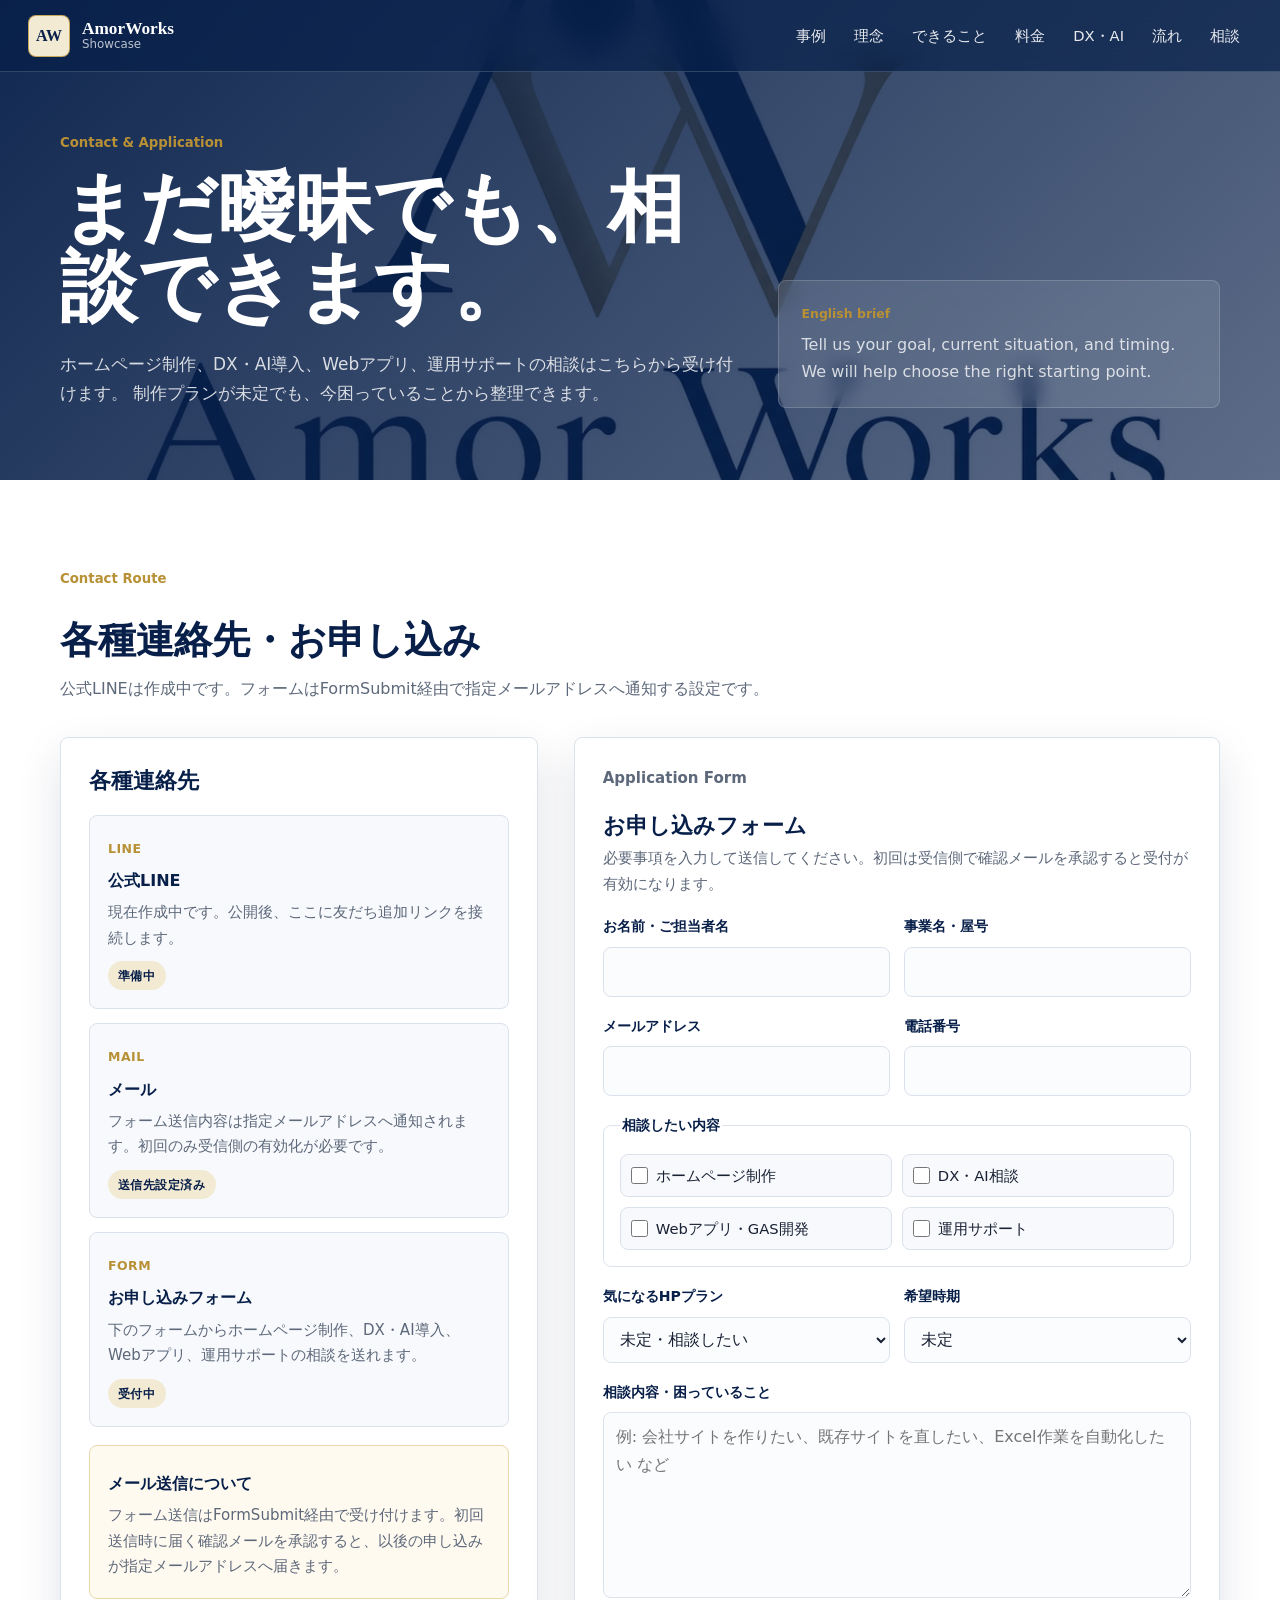
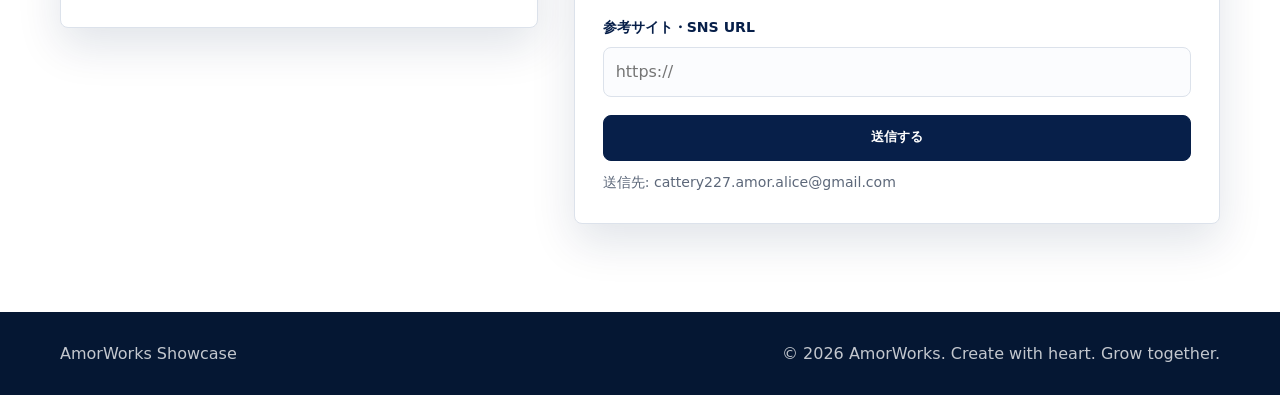
==== contact/index.html @ 2e4c7038 "Add section pages to showcase" ====
<!doctype html>
<html lang="ja">
  <head>
    <meta charset="utf-8">
    <meta name="viewport" content="width=device-width, initial-scale=1">
    <title>相談・申し込み | AmorWorks Showcase</title>
    <meta name="description" content="AmorWorksへのホームページ制作、DX・AI導入、Webアプリ、運用サポートの相談フォームです。">
    <meta property="og:title" content="相談・申し込み | AmorWorks Showcase">
    <meta property="og:description" content="制作プランが未定でも、目的や困っていることから相談できます。">
    <meta property="og:type" content="website">
    <meta property="og:url" content="https://amorworks.github.io/showcase/contact/">
    <meta property="og:image" content="https://amorworks.github.io/showcase/assets/amorworks-logo.jpg">
    <meta name="twitter:card" content="summary_large_image">
    <link rel="icon" href="../assets/amorworks-logo.jpg">
    <link rel="stylesheet" href="../styles.css">
  </head>
  <body>
    <header class="site-header" data-header>
      <a class="brand" href="../" aria-label="AmorWorks Showcase トップへ">
        <span class="brand-mark" aria-hidden="true">AW</span>
        <span class="brand-copy"><strong>AmorWorks</strong><small>Showcase</small></span>
      </a>
      <button class="nav-toggle" type="button" aria-expanded="false" aria-controls="site-nav" data-nav-toggle>Menu</button>
      <nav class="site-nav" id="site-nav" data-nav>
        <a href="../works/">事例</a>
        <a href="../philosophy/">理念</a>
        <a href="../services/">できること</a>
        <a href="../plans/">料金</a>
        <a href="../dx-ai/">DX・AI</a>
        <a href="../flow/">流れ</a>
        <a href="../contact/">相談</a>
      </nav>
    </header>

    <main class="subpage-main">
      <section class="subpage-hero is-light-visual">
        <div class="section-inner subpage-hero-grid">
          <div>
            <p class="eyebrow">Contact & Application</p>
            <h1>まだ曖昧でも、相談できます。</h1>
            <p class="subpage-lead">
              ホームページ制作、DX・AI導入、Webアプリ、運用サポートの相談はこちらから受け付けます。
              制作プランが未定でも、今困っていることから整理できます。
            </p>
          </div>
          <div class="language-note">
            <span lang="en">English brief</span>
            <p lang="en">Tell us your goal, current situation, and timing. We will help choose the right starting point.</p>
          </div>
        </div>
      </section>

      <section class="section contact-section">
        <div class="section-inner">
          <div class="section-heading contact-heading">
            <p class="eyebrow">Contact Route</p>
            <h2>各種連絡先・お申し込み</h2>
            <p>公式LINEは作成中です。フォームはFormSubmit経由で指定メールアドレスへ通知する設定です。</p>
          </div>

          <div class="contact-grid">
            <div class="contact-directory">
              <h3>各種連絡先</h3>
              <div class="contact-methods">
                <article>
                  <span>LINE</span>
                  <h4>公式LINE</h4>
                  <p>現在作成中です。公開後、ここに友だち追加リンクを接続します。</p>
                  <strong>準備中</strong>
                </article>
                <article>
                  <span>Mail</span>
                  <h4>メール</h4>
                  <p>フォーム送信内容は指定メールアドレスへ通知されます。初回のみ受信側の有効化が必要です。</p>
                  <strong>送信先設定済み</strong>
                </article>
                <article>
                  <span>Form</span>
                  <h4>お申し込みフォーム</h4>
                  <p>下のフォームからホームページ制作、DX・AI導入、Webアプリ、運用サポートの相談を送れます。</p>
                  <strong>受付中</strong>
                </article>
              </div>
              <div class="form-note">
                <h4>メール送信について</h4>
                <p>フォーム送信はFormSubmit経由で受け付けます。初回送信時に届く確認メールを承認すると、以後の申し込みが指定メールアドレスへ届きます。</p>
              </div>
            </div>

            <form class="application-form" data-application-form data-form-endpoint="https://formsubmit.co/ajax/cattery227.amor.alice@gmail.com">
              <input type="hidden" name="_subject" value="AmorWorksショーケースからお申し込み">
              <input type="hidden" name="_template" value="table">
              <input type="hidden" name="_captcha" value="false">
              <input class="honeypot" type="text" name="_honey" tabindex="-1" autocomplete="off" aria-hidden="true">
              <div class="form-head">
                <p class="eyebrow">Application Form</p>
                <h3>お申し込みフォーム</h3>
                <p>必要事項を入力して送信してください。初回は受信側で確認メールを承認すると受付が有効になります。</p>
              </div>

              <div class="form-row">
                <label><span>お名前・ご担当者名</span><input type="text" name="name" autocomplete="name" required></label>
                <label><span>事業名・屋号</span><input type="text" name="business" autocomplete="organization"></label>
              </div>
              <div class="form-row">
                <label><span>メールアドレス</span><input type="email" name="email" autocomplete="email" required></label>
                <label><span>電話番号</span><input type="tel" name="tel" autocomplete="tel"></label>
              </div>

              <fieldset>
                <legend>相談したい内容</legend>
                <div class="checkbox-grid">
                  <label><input type="checkbox" name="service" value="ホームページ制作">ホームページ制作</label>
                  <label><input type="checkbox" name="service" value="DX・AI相談">DX・AI相談</label>
                  <label><input type="checkbox" name="service" value="Webアプリ・GAS開発">Webアプリ・GAS開発</label>
                  <label><input type="checkbox" name="service" value="運用サポート">運用サポート</label>
                </div>
              </fieldset>

              <div class="form-row">
                <label>
                  <span>気になるHPプラン</span>
                  <select name="plan">
                    <option value="">未定・相談したい</option>
                    <option>Economy（¥30,000・税込）</option>
                    <option>Light（¥60,000・税込）</option>
                    <option>Standard（¥100,000・税込）</option>
                    <option>Standard+（¥150,000・税込）</option>
                    <option>Premium（¥250,000〜・税込）</option>
                    <option>DX・AIは別途相談</option>
                  </select>
                </label>
                <label>
                  <span>希望時期</span>
                  <select name="timing">
                    <option value="">未定</option>
                    <option>できるだけ早く</option>
                    <option>1ヶ月以内</option>
                    <option>2〜3ヶ月以内</option>
                    <option>時期も相談したい</option>
                  </select>
                </label>
              </div>

              <label>
                <span>相談内容・困っていること</span>
                <textarea name="message" rows="6" placeholder="例: 会社サイトを作りたい、既存サイトを直したい、Excel作業を自動化したい など" required></textarea>
              </label>

              <label>
                <span>参考サイト・SNS URL</span>
                <input type="url" name="reference" placeholder="https://">
              </label>

              <div class="form-actions">
                <button class="button contact-copy-button" type="submit">送信する</button>
                <p class="copy-status" data-application-status aria-live="polite">送信先: cattery227.amor.alice@gmail.com</p>
                <textarea class="application-output" data-application-output aria-label="入力内容の控え" readonly hidden></textarea>
              </div>
            </form>
          </div>
        </div>
      </section>
    </main>

    <footer class="site-footer">
      <div class="section-inner footer-inner">
        <p>AmorWorks Showcase</p>
        <p>&copy; <span data-year>2026</span> AmorWorks. Create with heart. Grow together.</p>
      </div>
    </footer>
    <script src="../script.js"></script>
  </body>
</html>
---- styles.css ----
:root {
  --navy: #071f49;
  --navy-2: #0d3267;
  --gold: #b89035;
  --gold-soft: #f3ead3;
  --ink: #182033;
  --muted: #5d687a;
  --line: #dce2eb;
  --paper: #fbfaf6;
  --white: #ffffff;
  --mint: #dceee8;
  --green: #2e6f64;
  --shadow: 0 18px 45px rgba(7, 31, 73, 0.12);
}

* {
  box-sizing: border-box;
}

html {
  scroll-behavior: smooth;
}

body {
  margin: 0;
  color: var(--ink);
  background: var(--paper);
  font-family: "Yu Gothic", "Hiragino Kaku Gothic ProN", Meiryo, system-ui, sans-serif;
  line-height: 1.7;
}

body.nav-open {
  overflow: hidden;
}

img {
  display: block;
  max-width: 100%;
}

a {
  color: inherit;
}

button,
a {
  -webkit-tap-highlight-color: transparent;
}

.site-header {
  position: fixed;
  top: 0;
  left: 0;
  right: 0;
  z-index: 20;
  display: flex;
  align-items: center;
  justify-content: space-between;
  min-height: 72px;
  padding: 12px 28px;
  color: var(--white);
  background: rgba(7, 31, 73, 0.68);
  border-bottom: 1px solid rgba(255, 255, 255, 0.16);
  backdrop-filter: blur(14px);
  transition: background 180ms ease, box-shadow 180ms ease;
}

.site-header.is-scrolled,
.site-header.is-open {
  background: rgba(7, 31, 73, 0.96);
  box-shadow: 0 12px 30px rgba(7, 31, 73, 0.18);
}

.brand {
  display: inline-flex;
  align-items: center;
  gap: 12px;
  min-width: 0;
  text-decoration: none;
}

.brand-mark {
  display: grid;
  place-items: center;
  width: 42px;
  height: 42px;
  color: var(--navy);
  background: var(--gold-soft);
  border: 1px solid rgba(184, 144, 53, 0.75);
  border-radius: 8px;
  font-family: Georgia, "Times New Roman", serif;
  font-weight: 700;
}

.brand-copy {
  display: grid;
  line-height: 1.1;
}

.brand-copy strong {
  font-family: Georgia, "Times New Roman", serif;
  font-size: 1.08rem;
  font-weight: 700;
}

.brand-copy small {
  color: rgba(255, 255, 255, 0.72);
  font-size: 0.74rem;
}

.site-nav {
  display: flex;
  align-items: center;
  gap: 4px;
}

.site-nav a {
  padding: 9px 12px;
  color: rgba(255, 255, 255, 0.9);
  font-size: 0.92rem;
  text-decoration: none;
  border-radius: 8px;
}

.site-nav a:hover,
.site-nav a:focus-visible {
  background: rgba(255, 255, 255, 0.12);
  outline: none;
}

.nav-toggle {
  display: none;
  min-width: 64px;
  min-height: 42px;
  color: var(--white);
  background: rgba(255, 255, 255, 0.12);
  border: 1px solid rgba(255, 255, 255, 0.24);
  border-radius: 8px;
  font: inherit;
}

.top-construction {
  padding: 18px 0;
  background: #fffdf9;
  border-bottom: 1px solid var(--line);
}

.top-construction img {
  width: min(calc(100% - 40px), 760px);
  max-height: 170px;
  margin: 0 auto;
  object-fit: contain;
}

.hero {
  position: relative;
  display: flex;
  min-height: 84svh;
  padding: 126px 6vw 54px;
  color: var(--white);
  background:
    linear-gradient(90deg, rgba(7, 31, 73, 0.96) 0%, rgba(7, 31, 73, 0.72) 44%, rgba(255, 255, 255, 0.22) 100%),
    url("assets/amorworks-logo.jpg") center right / cover no-repeat;
  overflow: hidden;
}

.hero-shade {
  position: absolute;
  inset: 0;
  background:
    linear-gradient(180deg, rgba(7, 31, 73, 0.12), rgba(7, 31, 73, 0.68)),
    repeating-linear-gradient(90deg, rgba(255, 255, 255, 0.07) 0 1px, transparent 1px 110px);
  pointer-events: none;
}

.hero-content {
  position: relative;
  z-index: 1;
  align-self: flex-start;
  width: min(690px, 100%);
}

.eyebrow {
  margin: 0 0 14px;
  color: var(--gold);
  font-size: 0.83rem;
  font-weight: 700;
}

.hero h1 {
  margin: 0;
  font-family: Georgia, "Times New Roman", serif;
  font-size: 4.9rem;
  line-height: 0.98;
  font-weight: 700;
}

.hero-lead {
  max-width: 620px;
  margin: 24px 0 0;
  color: rgba(255, 255, 255, 0.88);
  font-size: 1.08rem;
}

.hero-actions,
.work-actions {
  display: flex;
  flex-wrap: wrap;
  gap: 12px;
  margin-top: 30px;
}

.button,
.text-button {
  display: inline-flex;
  align-items: center;
  justify-content: center;
  min-height: 46px;
  padding: 12px 18px;
  border-radius: 8px;
  font-weight: 700;
  line-height: 1.25;
  text-decoration: none;
}

.button.primary {
  color: var(--navy);
  background: var(--gold-soft);
  border: 1px solid rgba(255, 255, 255, 0.3);
}

.button.secondary {
  color: var(--white);
  border: 1px solid rgba(255, 255, 255, 0.4);
  background: rgba(255, 255, 255, 0.1);
}

.button.muted {
  color: var(--muted);
  background: #edf1f5;
  border: 1px solid var(--line);
  cursor: not-allowed;
}

.hero-facts {
  position: absolute;
  left: 6vw;
  right: 6vw;
  bottom: 24px;
  z-index: 1;
  display: grid;
  grid-template-columns: repeat(3, 1fr);
  gap: 12px;
  max-width: 980px;
}

.hero-facts div {
  min-height: 108px;
  padding: 18px;
  background: rgba(255, 255, 255, 0.11);
  border: 1px solid rgba(255, 255, 255, 0.18);
  border-radius: 8px;
  backdrop-filter: blur(12px);
}

.hero-facts span,
.work-meta span,
.plan-label,
.process-list span,
.offer-index {
  color: var(--gold);
  font-size: 0.78rem;
  font-weight: 800;
}

.hero-facts strong,
.hero-facts small {
  display: block;
}

.hero-facts strong {
  margin-top: 5px;
  color: var(--white);
}

.hero-facts small {
  margin-top: 4px;
  color: rgba(255, 255, 255, 0.72);
  line-height: 1.45;
}

.intro-band {
  background: var(--white);
  border-bottom: 1px solid var(--line);
}

.mobile-facts {
  display: none;
}

.page-gateway-section {
  background:
    linear-gradient(180deg, rgba(255, 255, 255, 0.98), rgba(251, 250, 246, 0.98)),
    var(--white);
}

.gateway-grid {
  display: grid;
  grid-template-columns: repeat(4, minmax(0, 1fr));
  gap: 14px;
}

.gateway-card {
  display: grid;
  gap: 10px;
  min-height: 190px;
  padding: 22px;
  color: inherit;
  text-decoration: none;
  background: var(--white);
  border: 1px solid var(--line);
  border-radius: 8px;
  box-shadow: 0 14px 34px rgba(7, 31, 73, 0.08);
  transition: transform 180ms ease, border-color 180ms ease, box-shadow 180ms ease;
}

.gateway-card:hover,
.gateway-card:focus-visible {
  transform: translateY(-2px);
  border-color: rgba(184, 144, 53, 0.58);
  box-shadow: 0 18px 42px rgba(7, 31, 73, 0.12);
  outline: none;
}

.gateway-card span,
.language-note span,
.subpage-stat span,
.detail-panel span,
.subpage-mini-card span {
  color: var(--gold);
  font-size: 0.78rem;
  font-weight: 800;
}

.gateway-card p {
  color: var(--muted);
  font-size: 0.94rem;
  line-height: 1.65;
}

.gateway-card.is-cta {
  color: rgba(255, 255, 255, 0.86);
  background:
    linear-gradient(145deg, rgba(5, 23, 51, 0.98), rgba(14, 48, 79, 0.96)),
    var(--navy);
  border-color: rgba(184, 144, 53, 0.62);
}

.gateway-card.is-cta h3 {
  color: var(--white);
}

.gateway-card.is-cta p {
  color: rgba(255, 255, 255, 0.72);
}

.section-more {
  display: flex;
  justify-content: center;
  margin-top: 30px;
}

.section-more-dark .button.primary {
  border-color: rgba(184, 144, 53, 0.4);
}

.section,
.intro-band {
  padding: 88px 0;
  scroll-margin-top: 78px;
}

.section-inner {
  width: min(1160px, calc(100% - 40px));
  margin: 0 auto;
}

.intro-grid {
  display: grid;
  grid-template-columns: minmax(0, 0.9fr) minmax(0, 1.1fr);
  gap: 44px;
  align-items: center;
}

h2,
h3,
p {
  overflow-wrap: anywhere;
}

h2 {
  margin: 0;
  color: var(--navy);
  font-family: Georgia, "Times New Roman", "Yu Gothic", serif;
  font-size: 2.4rem;
  line-height: 1.22;
}

h3 {
  margin: 0;
  color: var(--navy);
  font-size: 1.25rem;
  line-height: 1.35;
}

p {
  margin: 0;
}

.section-heading {
  display: grid;
  gap: 12px;
  max-width: 760px;
  margin-bottom: 34px;
}

.section-heading p:not(.eyebrow),
.intro-grid p,
.work-body p,
.offer-grid p,
.process-list p,
.contact-grid p,
.support-grid p {
  color: var(--muted);
}

.filter-bar {
  display: flex;
  flex-wrap: wrap;
  gap: 8px;
  margin-bottom: 24px;
}

.filter-button {
  min-height: 40px;
  padding: 8px 14px;
  color: var(--navy);
  background: var(--white);
  border: 1px solid var(--line);
  border-radius: 8px;
  font: inherit;
  font-weight: 700;
  cursor: pointer;
}

.filter-button.is-active {
  color: var(--white);
  background: var(--navy);
  border-color: var(--navy);
}

.work-grid {
  display: grid;
  grid-template-columns: repeat(3, minmax(0, 1fr));
  gap: 18px;
}

.work-card,
.plan-card,
.offer-grid article,
.support-grid article,
.process-list li,
.contact-panel {
  background: var(--white);
  border: 1px solid var(--line);
  border-radius: 8px;
  box-shadow: var(--shadow);
}

.work-card {
  display: flex;
  flex-direction: column;
  min-height: 100%;
  overflow: hidden;
}

.work-card.is-premium-work {
  grid-column: span 2;
  border-color: rgba(184, 144, 53, 0.58);
  background: #06152e;
  box-shadow: 0 22px 58px rgba(7, 31, 73, 0.22);
}

.work-card.is-hidden {
  display: none;
}

.work-card img {
  width: 100%;
  aspect-ratio: 16 / 10;
  object-fit: cover;
  background: var(--navy);
}

.work-body {
  display: flex;
  flex: 1;
  flex-direction: column;
  padding: 22px;
}

.work-card.is-premium-work .work-body {
  background:
    linear-gradient(145deg, rgba(5, 23, 51, 0.98), rgba(14, 48, 79, 0.96)),
    var(--navy);
}

.work-card.is-premium-work .work-body h3 {
  color: var(--white);
}

.work-card.is-premium-work .work-body p,
.work-card.is-premium-work .feature-list li {
  color: rgba(255, 255, 255, 0.76);
}

.work-card.is-premium-work .feature-list li::before {
  background: #7fe8dd;
}

.work-card.is-premium-work .text-button {
  color: var(--gold-soft);
}

.work-plan-badge {
  display: inline-flex;
  align-items: center;
  align-self: flex-start;
  gap: 8px;
  min-height: 34px;
  padding: 6px 10px;
  margin-bottom: 14px;
  color: var(--navy);
  background: #f7f9fc;
  border: 1px solid var(--line);
  border-radius: 8px;
  font-size: 0.8rem;
  font-weight: 800;
}

.work-plan-badge span {
  color: var(--muted);
  font-size: 0.72rem;
}

.work-plan-badge strong {
  color: var(--navy);
  font-size: 0.92rem;
  line-height: 1;
}

.work-plan-badge.is-premium {
  color: var(--white);
  background: rgba(243, 234, 211, 0.12);
  border-color: rgba(184, 144, 53, 0.45);
}

.work-plan-badge.is-premium span {
  color: rgba(255, 255, 255, 0.68);
}

.work-plan-badge.is-premium strong {
  color: var(--gold-soft);
}

.work-meta {
  display: flex;
  flex-wrap: wrap;
  gap: 8px;
  margin-bottom: 12px;
}

.work-meta span {
  padding: 4px 8px;
  background: var(--gold-soft);
  border-radius: 8px;
}

.work-body h3 {
  margin-bottom: 10px;
}

.feature-list {
  display: grid;
  gap: 8px;
  padding: 0;
  margin: 18px 0 0;
  list-style: none;
}

.feature-list li {
  position: relative;
  padding-left: 18px;
  color: var(--muted);
}

.feature-list li::before {
  content: "";
  position: absolute;
  top: 0.72em;
  left: 0;
  width: 7px;
  height: 7px;
  background: var(--green);
  border-radius: 50%;
}

.work-actions {
  margin-top: auto;
  padding-top: 22px;
}

.text-button {
  min-height: 40px;
  padding: 8px 0;
  color: var(--navy);
  border: 0;
  background: transparent;
  font: inherit;
  cursor: pointer;
}

.text-button.disabled {
  color: var(--muted);
  cursor: not-allowed;
}

.offer-section {
  background: var(--white);
}

.offer-grid {
  display: grid;
  grid-template-columns: repeat(4, minmax(0, 1fr));
  gap: 16px;
}

.offer-grid article {
  padding: 24px;
  box-shadow: none;
}

.offer-index {
  display: inline-flex;
  margin-bottom: 18px;
}

.offer-grid h3 {
  margin-bottom: 10px;
}

.plans-section {
  background:
    linear-gradient(180deg, rgba(251, 250, 246, 0.98), rgba(238, 245, 242, 0.96)),
    var(--paper);
}

.plan-grid,
.plan-ladder {
  display: grid;
  grid-template-columns: repeat(3, minmax(0, 1fr));
  gap: 18px;
}

.plan-grid-expanded {
  grid-template-columns: repeat(5, minmax(0, 1fr));
}

.plan-card {
  display: flex;
  flex-direction: column;
  padding: 24px;
}

.plan-ladder {
  grid-template-columns: repeat(5, minmax(0, 1fr));
}

.plan-card.is-featured,
.plan-card.is-recommended {
  position: relative;
  border-color: rgba(184, 144, 53, 0.65);
  box-shadow: 0 20px 50px rgba(184, 144, 53, 0.16);
}

.plan-card.is-recommended {
  background: #fffaf0;
}

.plan-card.is-premium {
  color: rgba(255, 255, 255, 0.86);
  background:
    linear-gradient(145deg, rgba(5, 23, 51, 0.98), rgba(14, 48, 79, 0.96)),
    var(--navy);
  border-color: rgba(184, 144, 53, 0.7);
}

.plan-card.is-premium h3,
.plan-card.is-premium .price,
.plan-card.is-premium .plan-label {
  color: var(--white);
}

.plan-card.is-premium .plan-summary,
.plan-card.is-premium .feature-list li,
.plan-card.is-premium .price span {
  color: rgba(255, 255, 255, 0.76);
}

.plan-card.is-premium .plan-link {
  color: var(--gold-soft);
}

.plan-top {
  display: flex;
  align-items: center;
  justify-content: space-between;
  gap: 10px;
  margin-bottom: 10px;
}

.plan-label {
  margin: 0;
  white-space: nowrap;
}

.plan-fit {
  margin: 0;
  padding: 4px 8px;
  color: var(--green);
  background: var(--mint);
  border-radius: 8px;
  font-size: 0.75rem;
  font-weight: 800;
  white-space: nowrap;
}

.price {
  margin-top: 16px;
  color: var(--navy);
  font-family: Georgia, "Times New Roman", serif;
  font-size: clamp(1.85rem, 3vw, 2.2rem);
  line-height: 1.1;
  white-space: nowrap;
}

.price span {
  margin-left: 8px;
  color: var(--muted);
  font-family: inherit;
  font-size: 0.82rem;
  font-weight: 700;
}

.plan-ladder .price span {
  display: block;
  margin: 8px 0 0;
}

.plan-ladder .price {
  font-size: clamp(1.65rem, 2.1vw, 2rem);
}

.plan-grid-expanded .plan-top {
  align-items: flex-start;
  flex-direction: column;
}

.plan-grid-expanded .price span {
  display: block;
  margin: 8px 0 0;
}

.plan-summary {
  margin-top: 14px;
  color: var(--muted);
  font-size: 0.95rem;
}

.plan-link {
  display: inline-flex;
  align-items: center;
  justify-content: center;
  min-height: 42px;
  margin-top: auto;
  padding-top: 22px;
  color: var(--navy);
  font-weight: 800;
  text-decoration: none;
}

.plan-link:hover,
.plan-link:focus-visible {
  color: var(--green);
  outline: none;
}

.plan-thumb-link {
  display: block;
  aspect-ratio: 4 / 3;
  margin: 8px 0 16px;
  overflow: hidden;
  background: #07101c;
  border: 1px solid rgba(184, 144, 53, 0.28);
  border-radius: 8px;
}

.plan-thumb-link:focus-visible {
  outline: 3px solid rgba(184, 144, 53, 0.35);
  outline-offset: 3px;
}

.plan-thumb {
  display: block;
  width: 100%;
  height: 100%;
  object-fit: cover;
  object-position: top center;
  transition: transform 180ms ease;
}

.plan-thumb-link:hover .plan-thumb {
  transform: scale(1.03);
}

.plan-philosophy,
.comparison-block,
.plan-detail-card {
  background: var(--white);
  border: 1px solid var(--line);
  border-radius: 8px;
  box-shadow: var(--shadow);
}

.plan-philosophy {
  display: grid;
  grid-template-columns: minmax(0, 0.8fr) minmax(0, 1.2fr);
  gap: 24px;
  align-items: start;
  margin-top: 18px;
  padding: 26px;
}

.plan-philosophy h3 {
  font-size: 1.45rem;
}

.growth-route {
  display: grid;
  gap: 10px;
  padding: 0;
  margin: 0;
  list-style: none;
}

.growth-route li {
  display: grid;
  grid-template-columns: 108px minmax(0, 1fr);
  gap: 12px;
  align-items: center;
  min-height: 44px;
  padding: 10px 12px;
  color: var(--muted);
  background: #f7f9fc;
  border: 1px solid var(--line);
  border-radius: 8px;
}

.growth-route span {
  color: var(--navy);
  font-weight: 800;
}

.comparison-block {
  margin-top: 18px;
  padding: 24px;
  box-shadow: none;
}

.comparison-heading {
  display: grid;
  gap: 8px;
  margin-bottom: 16px;
}

.comparison-scroll {
  max-width: 100%;
  overflow-x: auto;
  border: 1px solid var(--line);
  border-radius: 8px;
}

.plan-comparison {
  width: 100%;
  min-width: 1020px;
  border-collapse: collapse;
  background: var(--white);
}

.plan-comparison th,
.plan-comparison td {
  padding: 13px 14px;
  border-bottom: 1px solid var(--line);
  border-right: 1px solid var(--line);
  color: var(--muted);
  font-size: 0.9rem;
  line-height: 1.55;
  text-align: left;
  vertical-align: top;
}

.plan-comparison th {
  color: var(--navy);
  font-weight: 800;
}

.plan-comparison thead th {
  color: var(--white);
  background: var(--navy);
}

.plan-comparison tbody th {
  width: 112px;
  background: #f7f9fc;
}

.plan-comparison tr:last-child th,
.plan-comparison tr:last-child td {
  border-bottom: 0;
}

.plan-comparison th:last-child,
.plan-comparison td:last-child {
  border-right: 0;
}

.plan-details {
  display: grid;
  gap: 14px;
  margin-top: 38px;
}

.plan-details .section-heading {
  margin-bottom: 4px;
}

.plan-detail-card {
  display: grid;
  grid-template-columns: minmax(0, 0.42fr) minmax(0, 0.58fr);
  gap: 22px;
  align-items: start;
  padding: 24px;
  box-shadow: none;
}

.plan-detail-card header {
  display: grid;
  gap: 8px;
  grid-row: span 2;
}

.plan-detail-card header span {
  color: var(--gold);
  font-size: 0.78rem;
  font-weight: 800;
}

.plan-detail-card h4,
.plan-detail-card h5 {
  margin: 0;
  color: var(--navy);
}

.plan-detail-card h4 {
  font-family: Georgia, "Times New Roman", serif;
  font-size: 1.55rem;
  line-height: 1.15;
}

.plan-detail-card h5 {
  font-size: 0.92rem;
}

.plan-detail-card strong {
  color: var(--green);
}

.plan-detail-card p {
  color: var(--muted);
}

.plan-detail-card > p,
.plan-detail-card > .detail-columns {
  grid-column: 2;
}

.detail-columns {
  display: grid;
  grid-template-columns: repeat(2, minmax(0, 1fr));
  gap: 14px;
}

.detail-columns div {
  padding: 16px;
  background: #f7f9fc;
  border: 1px solid var(--line);
  border-radius: 8px;
}

.detail-columns p {
  margin-top: 8px;
  font-size: 0.92rem;
  line-height: 1.65;
}

.plan-detail-card.is-featured-detail {
  border-color: rgba(184, 144, 53, 0.65);
  background: #fffdf7;
}

.plan-detail-card.is-premium-detail {
  color: rgba(255, 255, 255, 0.84);
  background:
    linear-gradient(145deg, rgba(5, 23, 51, 0.98), rgba(14, 48, 79, 0.96)),
    var(--navy);
  border-color: rgba(184, 144, 53, 0.7);
}

.plan-detail-card.is-premium-detail h4,
.plan-detail-card.is-premium-detail h5,
.plan-detail-card.is-premium-detail strong {
  color: var(--white);
}

.plan-detail-card.is-premium-detail p {
  color: rgba(255, 255, 255, 0.76);
}

.plan-detail-card.is-premium-detail .detail-columns div {
  background: rgba(255, 255, 255, 0.08);
  border-color: rgba(255, 255, 255, 0.14);
}

.support-grid {
  display: grid;
  grid-template-columns: 1fr 1.25fr;
  gap: 18px;
  margin-top: 18px;
}

.support-grid article {
  padding: 24px;
  box-shadow: none;
}

.support-grid h3 {
  margin-bottom: 14px;
}

.support-table {
  display: grid;
  gap: 10px;
}

.support-table div {
  display: grid;
  grid-template-columns: 96px 132px minmax(0, 1fr);
  gap: 10px;
  align-items: center;
  padding: 10px 0;
  border-top: 1px solid var(--line);
}

.support-table span,
.support-table strong,
.support-table small {
  overflow-wrap: anywhere;
}

.support-table span {
  color: var(--navy);
  font-weight: 800;
}

.support-table strong {
  color: var(--green);
}

.support-table small {
  color: var(--muted);
  line-height: 1.45;
}

.option-tags {
  display: flex;
  flex-wrap: wrap;
  gap: 8px;
  margin-top: 16px;
}

.option-tags span {
  padding: 7px 10px;
  color: var(--navy);
  background: var(--gold-soft);
  border: 1px solid rgba(184, 144, 53, 0.25);
  border-radius: 8px;
  font-size: 0.86rem;
  font-weight: 800;
}

.dx-section {
  color: rgba(255, 255, 255, 0.86);
  background:
    linear-gradient(180deg, #06152e 0%, #092146 46%, #07101f 100%),
    var(--navy);
}

.dx-section h2,
.dx-section h3 {
  color: var(--white);
}

.dx-section .section-heading p:not(.eyebrow) {
  color: rgba(255, 255, 255, 0.72);
}

.dx-hero-card,
.dx-concept-card,
.dx-step-grid article,
.dx-example-panel,
.dx-premium-benefit,
.dx-closing-message {
  border: 1px solid rgba(184, 144, 53, 0.34);
  border-radius: 8px;
}

.dx-hero-card {
  display: grid;
  grid-template-columns: minmax(0, 1.12fr) minmax(280px, 0.88fr);
  gap: 28px;
  align-items: stretch;
  padding: 34px;
  background:
    linear-gradient(135deg, rgba(5, 23, 51, 0.98), rgba(9, 38, 77, 0.94)),
    #07101f;
  box-shadow: 0 26px 70px rgba(0, 0, 0, 0.24);
}

.dx-hero-card h2 {
  font-size: clamp(2.2rem, 5vw, 4rem);
  line-height: 1.08;
}

.dx-hero-card p:not(.eyebrow) {
  max-width: 680px;
  margin-top: 18px;
  color: rgba(255, 255, 255, 0.78);
  font-size: 1.02rem;
}

.dx-hero-note {
  display: grid;
  align-content: center;
  gap: 14px;
  min-height: 100%;
  padding: 24px;
  background: rgba(255, 255, 255, 0.08);
  border: 1px solid rgba(127, 232, 221, 0.34);
  border-radius: 8px;
}

.dx-hero-note span,
.dx-step-head span {
  color: #7fe8dd;
  font-size: 0.78rem;
  font-weight: 800;
}

.dx-hero-note strong {
  color: var(--white);
  font-size: 1.28rem;
  line-height: 1.45;
}

.dx-hero-note small {
  color: rgba(255, 255, 255, 0.7);
  line-height: 1.6;
}

.dx-problem-block,
.dx-step-heading,
.dx-example-panel,
.dx-premium-benefit,
.dx-closing-message {
  margin-top: 34px;
}

.dx-problem-grid,
.dx-example-tags {
  display: flex;
  flex-wrap: wrap;
  gap: 10px;
}

.dx-problem-grid span,
.dx-example-tags span {
  padding: 9px 12px;
  color: var(--white);
  background: rgba(255, 255, 255, 0.08);
  border: 1px solid rgba(127, 232, 221, 0.26);
  border-radius: 8px;
  font-size: 0.92rem;
  font-weight: 800;
}

.dx-concept-card {
  display: grid;
  grid-template-columns: minmax(0, 0.82fr) minmax(0, 1.18fr);
  gap: 24px;
  align-items: center;
  margin-top: 22px;
  padding: 28px;
  background: rgba(255, 255, 255, 0.06);
}

.dx-concept-card p {
  color: rgba(255, 255, 255, 0.74);
}

.dx-step-grid {
  display: grid;
  grid-template-columns: repeat(4, minmax(0, 1fr));
  gap: 16px;
}

.dx-step-grid article {
  display: flex;
  flex-direction: column;
  min-height: 100%;
  padding: 24px;
  background:
    linear-gradient(180deg, rgba(255, 255, 255, 0.08), rgba(255, 255, 255, 0.045)),
    #081a36;
}

.dx-step-grid article:nth-child(2) {
  border-color: rgba(127, 232, 221, 0.38);
}

.dx-step-grid article:nth-child(3) {
  border-color: rgba(184, 144, 53, 0.58);
}

.dx-step-grid article.is-advanced {
  background:
    linear-gradient(145deg, rgba(3, 12, 28, 0.98), rgba(13, 38, 70, 0.96)),
    #050f20;
  border-color: rgba(184, 144, 53, 0.82);
  box-shadow: 0 22px 58px rgba(0, 0, 0, 0.24);
}

.dx-step-head {
  display: flex;
  justify-content: space-between;
  gap: 12px;
  align-items: center;
  margin-bottom: 14px;
}

.dx-step-head strong {
  color: var(--gold-soft);
  font-family: Georgia, "Times New Roman", serif;
  font-size: 1.35rem;
  white-space: nowrap;
}

.dx-step-grid h3 {
  margin-bottom: 10px;
}

.dx-step-grid p {
  color: rgba(255, 255, 255, 0.72);
}

.dx-step-grid .feature-list li {
  color: rgba(255, 255, 255, 0.72);
  font-size: 0.92rem;
}

.dx-step-grid .feature-list li::before {
  background: #7fe8dd;
}

.dx-example-panel {
  display: grid;
  grid-template-columns: minmax(0, 0.78fr) minmax(0, 1.22fr);
  gap: 24px;
  align-items: start;
  padding: 28px;
  background: rgba(255, 255, 255, 0.06);
}

.dx-example-panel p:not(.eyebrow) {
  color: rgba(255, 255, 255, 0.72);
}

.dx-premium-benefit {
  display: grid;
  grid-template-columns: minmax(0, 0.9fr) minmax(220px, 0.55fr);
  gap: 24px;
  align-items: center;
  padding: 28px;
  background:
    linear-gradient(135deg, rgba(7, 31, 73, 0.94), rgba(5, 16, 34, 0.98)),
    var(--navy);
}

.dx-premium-benefit p:not(.eyebrow) {
  color: rgba(255, 255, 255, 0.72);
}

.dx-discount {
  display: grid;
  gap: 8px;
  padding: 20px;
  background: rgba(243, 234, 211, 0.08);
  border: 1px solid rgba(184, 144, 53, 0.45);
  border-radius: 8px;
}

.dx-discount strong {
  color: var(--gold-soft);
  font-family: Georgia, "Times New Roman", serif;
  font-size: clamp(2.1rem, 4vw, 3.5rem);
  line-height: 1;
}

.dx-discount small,
.dx-note {
  color: rgba(255, 255, 255, 0.72);
  line-height: 1.6;
}

.dx-note {
  grid-column: 1 / -1;
  margin: 0;
  padding-top: 12px;
  border-top: 1px solid rgba(255, 255, 255, 0.12);
  font-size: 0.9rem;
}

.dx-closing-message {
  padding: 24px;
  background: rgba(127, 232, 221, 0.08);
  border-color: rgba(127, 232, 221, 0.3);
}

.dx-closing-message p {
  max-width: 960px;
  color: rgba(255, 255, 255, 0.8);
  font-size: 1.02rem;
}

.process-section {
  background: var(--navy);
  color: var(--white);
}

.process-section h2,
.process-section h3 {
  color: var(--white);
}

.process-section .section-heading p:not(.eyebrow) {
  color: rgba(255, 255, 255, 0.72);
}

.process-list {
  display: grid;
  grid-template-columns: repeat(4, minmax(0, 1fr));
  gap: 14px;
  padding: 0;
  margin: 0;
  list-style: none;
}

.process-list li {
  display: flex;
  flex-direction: column;
  min-height: 286px;
  padding: 18px;
  background: rgba(255, 255, 255, 0.08);
  border-color: rgba(255, 255, 255, 0.14);
  box-shadow: none;
}

.process-list span {
  color: var(--gold-soft);
}

.process-list h3 {
  margin: 12px 0 8px;
  font-size: 1rem;
}

.process-list p {
  color: rgba(255, 255, 255, 0.74);
  font-size: 0.9rem;
}

.process-meta {
  margin-top: auto;
  padding-top: 16px;
}

.process-meta strong,
.process-meta small {
  display: block;
}

.process-meta strong {
  color: var(--gold-soft);
  font-size: 0.78rem;
}

.process-meta small {
  margin-top: 4px;
  color: rgba(255, 255, 255, 0.74);
  font-size: 0.84rem;
  line-height: 1.55;
}

.delivery-note {
  display: grid;
  grid-template-columns: minmax(0, 0.8fr) minmax(0, 1.2fr);
  gap: 22px;
  align-items: center;
  margin-top: 18px;
  padding: 24px;
  background: rgba(255, 255, 255, 0.1);
  border: 1px solid rgba(255, 255, 255, 0.14);
  border-radius: 8px;
}

.delivery-note .eyebrow {
  margin-bottom: 8px;
}

.delivery-checklist {
  display: grid;
  grid-template-columns: repeat(3, minmax(0, 1fr));
  gap: 10px;
  padding: 0;
  margin: 0;
  list-style: none;
}

.delivery-checklist li {
  padding: 10px 12px;
  color: rgba(255, 255, 255, 0.86);
  background: rgba(255, 255, 255, 0.08);
  border: 1px solid rgba(255, 255, 255, 0.12);
  border-radius: 8px;
  font-size: 0.9rem;
}

.contact-section {
  background: var(--white);
}

.contact-heading {
  max-width: 760px;
}

.contact-grid {
  display: grid;
  grid-template-columns: minmax(0, 0.85fr) minmax(0, 1.15fr);
  gap: 36px;
  align-items: start;
}

.contact-directory,
.application-form {
  background: var(--white);
  border: 1px solid var(--line);
  border-radius: 8px;
  box-shadow: var(--shadow);
}

.contact-directory {
  padding: 28px;
}

.contact-directory h3,
.application-form h3 {
  margin: 0;
  color: var(--navy);
  font-size: 1.35rem;
}

.contact-methods {
  display: grid;
  gap: 14px;
  margin-top: 20px;
}

.contact-methods article {
  padding: 18px;
  background: #f7f9fc;
  border: 1px solid var(--line);
  border-radius: 8px;
}

.contact-methods span,
.contact-methods strong {
  color: var(--gold);
  font-size: 0.78rem;
  font-weight: 800;
  letter-spacing: 0.04em;
  text-transform: uppercase;
}

.contact-methods h4,
.form-note h4 {
  margin: 6px 0 6px;
  color: var(--navy);
  font-size: 1rem;
}

.contact-methods p,
.form-note p,
.form-head p {
  color: var(--muted);
  font-size: 0.94rem;
  line-height: 1.7;
}

.contact-methods strong {
  display: inline-flex;
  margin-top: 10px;
  padding: 4px 10px;
  color: var(--navy);
  background: var(--gold-soft);
  border-radius: 999px;
}

.form-note {
  padding: 18px;
  margin-top: 18px;
  background: #fffaf0;
  border: 1px solid #ead8ad;
  border-radius: 8px;
}

.contact-copy-button {
  color: var(--white);
  background: var(--navy);
  border: 1px solid var(--navy);
  cursor: pointer;
}

.copy-status {
  color: var(--muted);
  font-size: 0.88rem;
}

.application-form {
  display: grid;
  gap: 18px;
  padding: 28px;
}

.form-head {
  display: grid;
  gap: 6px;
}

.form-row {
  display: grid;
  grid-template-columns: repeat(2, minmax(0, 1fr));
  gap: 14px;
}

.application-form label,
.application-form fieldset {
  display: grid;
  gap: 8px;
  min-width: 0;
  margin: 0;
}

.application-form label span,
.application-form legend {
  color: var(--navy);
  font-size: 0.88rem;
  font-weight: 800;
}

.application-form input,
.application-form select,
.application-form textarea {
  width: 100%;
  min-height: 46px;
  padding: 10px 12px;
  color: var(--ink);
  background: #fbfcfe;
  border: 1px solid var(--line);
  border-radius: 8px;
  font: inherit;
}

.application-form .honeypot {
  display: none;
}

.application-form textarea {
  min-height: 132px;
  resize: vertical;
}

.application-form input:focus,
.application-form select:focus,
.application-form textarea:focus {
  border-color: var(--gold);
  outline: 3px solid rgba(184, 144, 53, 0.22);
}

.application-form fieldset {
  padding: 16px;
  border: 1px solid var(--line);
  border-radius: 8px;
}

.checkbox-grid {
  display: grid;
  grid-template-columns: repeat(2, minmax(0, 1fr));
  gap: 10px;
}

.checkbox-grid label {
  display: flex;
  align-items: center;
  gap: 8px;
  min-height: 40px;
  padding: 8px 10px;
  color: var(--ink);
  background: #f7f9fc;
  border: 1px solid var(--line);
  border-radius: 8px;
  font-size: 0.92rem;
}

.checkbox-grid input {
  width: 17px;
  min-height: 17px;
  margin: 0;
  accent-color: var(--navy);
}

.form-actions {
  display: grid;
  gap: 10px;
  align-items: start;
}

.form-actions .button {
  justify-content: center;
}

.application-output {
  min-height: 180px;
  color: var(--ink);
  background: #f7f9fc;
}

.application-output[hidden] {
  display: none;
}

.site-footer {
  padding: 28px 0;
  color: rgba(255, 255, 255, 0.76);
  background: #051733;
}

.footer-inner {
  display: flex;
  align-items: center;
  justify-content: space-between;
  gap: 18px;
}

.subpage-main {
  background: var(--paper);
}

.subpage-hero {
  padding: 132px 0 72px;
  color: var(--white);
  background:
    linear-gradient(135deg, rgba(7, 31, 73, 0.98), rgba(9, 38, 77, 0.9)),
    var(--navy);
}

.subpage-hero.is-light-visual {
  background:
    linear-gradient(135deg, rgba(7, 31, 73, 0.96), rgba(7, 31, 73, 0.65)),
    url("assets/amorworks-logo.jpg") center right / cover no-repeat;
}

.subpage-hero-grid {
  display: grid;
  grid-template-columns: minmax(0, 0.95fr) minmax(300px, 0.62fr);
  gap: 42px;
  align-items: end;
}

.subpage-hero h1 {
  margin: 0;
  font-family: Georgia, "Times New Roman", "Yu Gothic", serif;
  font-size: clamp(2.6rem, 6vw, 5rem);
  line-height: 1.04;
}

.subpage-lead {
  max-width: 720px;
  margin-top: 22px;
  color: rgba(255, 255, 255, 0.82);
  font-size: 1.06rem;
}

.language-note {
  display: grid;
  gap: 8px;
  padding: 22px;
  background: rgba(255, 255, 255, 0.1);
  border: 1px solid rgba(255, 255, 255, 0.16);
  border-radius: 8px;
  backdrop-filter: blur(10px);
}

.language-note p {
  color: rgba(255, 255, 255, 0.78);
  line-height: 1.65;
}

.subpage-stat-grid,
.subpage-grid-3,
.subpage-grid-4,
.case-detail-grid,
.split-grid {
  display: grid;
  gap: 18px;
}

.subpage-stat-grid {
  grid-template-columns: repeat(3, minmax(0, 1fr));
  margin-top: 28px;
}

.subpage-grid-3 {
  grid-template-columns: repeat(3, minmax(0, 1fr));
}

.subpage-grid-4 {
  grid-template-columns: repeat(4, minmax(0, 1fr));
}

.case-detail-grid {
  grid-template-columns: repeat(3, minmax(0, 1fr));
}

.split-grid {
  grid-template-columns: minmax(0, 0.9fr) minmax(0, 1.1fr);
  align-items: start;
}

.subpage-stat,
.detail-panel,
.subpage-mini-card,
.case-detail-card,
.cta-band,
.principle-card {
  background: var(--white);
  border: 1px solid var(--line);
  border-radius: 8px;
  box-shadow: var(--shadow);
}

.subpage-stat,
.detail-panel,
.subpage-mini-card,
.principle-card {
  padding: 24px;
}

.subpage-stat strong {
  display: block;
  margin-top: 8px;
  color: var(--navy);
  font-size: 1.2rem;
}

.subpage-stat small,
.detail-panel p,
.subpage-mini-card p,
.principle-card p,
.case-detail-card p {
  color: var(--muted);
}

.detail-panel h3,
.subpage-mini-card h3,
.principle-card h3 {
  margin: 8px 0 10px;
}

.case-detail-card {
  display: flex;
  flex-direction: column;
  overflow: hidden;
}

.case-detail-card img {
  width: 100%;
  aspect-ratio: 16 / 10;
  object-fit: cover;
  background: var(--navy);
}

.case-detail-body {
  display: grid;
  gap: 14px;
  padding: 24px;
}

.case-detail-meta {
  display: flex;
  flex-wrap: wrap;
  gap: 8px;
}

.case-detail-meta span {
  padding: 5px 9px;
  color: var(--navy);
  background: var(--gold-soft);
  border-radius: 8px;
  font-size: 0.78rem;
  font-weight: 800;
}

.cta-band {
  display: grid;
  grid-template-columns: minmax(0, 1fr) auto;
  gap: 24px;
  align-items: center;
  padding: 30px;
  color: rgba(255, 255, 255, 0.84);
  background:
    linear-gradient(145deg, rgba(5, 23, 51, 0.98), rgba(14, 48, 79, 0.96)),
    var(--navy);
  border-color: rgba(184, 144, 53, 0.58);
}

.cta-band h2,
.cta-band h3 {
  color: var(--white);
}

.cta-band p {
  margin-top: 10px;
  color: rgba(255, 255, 255, 0.72);
}

.page-link-list {
  display: grid;
  gap: 10px;
  padding: 0;
  margin: 0;
  list-style: none;
}

.page-link-list a {
  display: flex;
  justify-content: space-between;
  gap: 16px;
  min-height: 48px;
  padding: 12px 14px;
  color: var(--navy);
  text-decoration: none;
  background: #f7f9fc;
  border: 1px solid var(--line);
  border-radius: 8px;
  font-weight: 800;
}

.page-link-list a::after {
  content: ">";
  color: var(--gold);
}

.page-link-list a:hover,
.page-link-list a:focus-visible {
  border-color: rgba(184, 144, 53, 0.58);
  outline: none;
}

.subpage-section-muted {
  background: var(--white);
}

.subpage-note {
  padding: 18px;
  color: var(--muted);
  background: #fffaf0;
  border: 1px solid #ead8ad;
  border-radius: 8px;
}

.subpage-note strong {
  color: var(--navy);
}

@media (max-width: 1080px) {
  .gateway-grid,
  .subpage-grid-4,
  .case-detail-grid {
    grid-template-columns: repeat(2, minmax(0, 1fr));
  }

  .work-grid,
  .plan-grid,
  .plan-ladder {
    grid-template-columns: repeat(2, minmax(0, 1fr));
  }

  .plan-grid-expanded {
    grid-template-columns: repeat(2, minmax(0, 1fr));
  }

  .offer-grid {
    grid-template-columns: repeat(2, minmax(0, 1fr));
  }

  .dx-step-grid,
  .plan-philosophy,
  .plan-detail-card {
    grid-template-columns: repeat(2, minmax(0, 1fr));
  }

  .process-list {
    grid-template-columns: repeat(2, minmax(0, 1fr));
  }

  .delivery-note,
  .delivery-checklist {
    grid-template-columns: 1fr;
  }
}

@media (max-width: 820px) {
  .site-header {
    min-height: 64px;
    padding: 10px 16px;
  }

  .nav-toggle {
    display: inline-flex;
    align-items: center;
    justify-content: center;
  }

  .site-nav {
    position: fixed;
    top: 64px;
    left: 0;
    right: 0;
    display: none;
    flex-direction: column;
    align-items: stretch;
    gap: 0;
    padding: 10px 16px 18px;
    background: rgba(7, 31, 73, 0.98);
    border-bottom: 1px solid rgba(255, 255, 255, 0.16);
  }

  .site-nav.is-open {
    display: flex;
  }

  .site-nav a {
    min-height: 44px;
    padding: 11px 10px;
  }

  .hero {
    flex-direction: column;
    min-height: 76svh;
    padding: 104px 20px 24px;
    background:
      linear-gradient(180deg, rgba(7, 31, 73, 0.94), rgba(7, 31, 73, 0.72)),
      url("assets/amorworks-logo.jpg") center / cover no-repeat;
  }

  .hero h1 {
    font-size: 3rem;
  }

  .hero-facts {
    display: none;
  }

  .mobile-facts {
    display: block;
    padding: 18px 0 0;
    background: var(--paper);
  }

  .mobile-facts-grid {
    display: grid;
    gap: 10px;
  }

  .mobile-facts-grid div {
    min-height: 0;
    padding: 14px 16px;
    background: var(--white);
    border: 1px solid var(--line);
    border-radius: 8px;
  }

  .mobile-facts-grid span,
  .mobile-facts-grid strong,
  .mobile-facts-grid small {
    display: block;
  }

  .mobile-facts-grid span {
    color: var(--gold);
    font-size: 0.78rem;
    font-weight: 800;
  }

  .mobile-facts-grid strong {
    margin-top: 5px;
    color: var(--navy);
  }

  .mobile-facts-grid small {
    margin-top: 4px;
    color: var(--muted);
    line-height: 1.45;
  }

  .intro-grid,
  .contact-grid,
  .support-grid,
  .subpage-hero-grid,
  .split-grid,
  .dx-hero-card,
  .dx-concept-card,
  .dx-example-panel,
  .dx-premium-benefit,
  .plan-philosophy,
  .plan-detail-card,
  .detail-columns {
    grid-template-columns: 1fr;
  }

  .section,
  .intro-band {
    padding: 64px 0;
  }

  .section-inner {
    width: min(100% - 32px, 1160px);
  }

  .subpage-hero {
    padding: 112px 0 58px;
  }

  h2 {
    font-size: 1.9rem;
  }

  .contact-grid {
    gap: 24px;
  }

  .contact-heading {
    max-width: none;
  }

  .plan-detail-card header {
    grid-row: auto;
  }

  .plan-detail-card > p,
  .plan-detail-card > .detail-columns {
    grid-column: auto;
  }
}

@media (max-width: 620px) {
  .brand-copy small {
    display: none;
  }

  .hero {
    min-height: auto;
    padding-bottom: 28px;
  }

  .hero h1 {
    font-size: 2.55rem;
  }

  .subpage-hero h1 {
    font-size: 2.22rem;
    line-height: 1.14;
  }

  .hero-lead {
    font-size: 1rem;
  }

  .subpage-lead {
    font-size: 0.98rem;
  }

  .hero-actions {
    display: grid;
    grid-template-columns: 1fr;
  }

  .button,
  .text-button {
    width: 100%;
  }

  .work-grid,
  .plan-grid,
  .plan-ladder,
  .gateway-grid,
  .subpage-stat-grid,
  .subpage-grid-3,
  .subpage-grid-4,
  .case-detail-grid,
  .offer-grid,
  .process-list,
  .dx-step-grid {
    grid-template-columns: 1fr;
  }

  .work-card.is-premium-work {
    grid-column: auto;
  }

  .work-body,
  .plan-card,
  .gateway-card,
  .subpage-stat,
  .detail-panel,
  .subpage-mini-card,
  .principle-card,
  .case-detail-body,
  .language-note,
  .offer-grid article,
  .dx-hero-card,
  .dx-hero-note,
  .dx-concept-card,
  .dx-step-grid article,
  .dx-example-panel,
  .dx-premium-benefit,
  .dx-closing-message,
  .support-grid article,
  .plan-philosophy,
  .comparison-block,
  .plan-detail-card,
  .contact-directory,
  .application-form {
    padding: 20px;
  }

  .cta-band {
    grid-template-columns: 1fr;
    padding: 22px;
  }

  .growth-route li {
    grid-template-columns: 1fr;
    gap: 2px;
  }

  .form-row,
  .checkbox-grid {
    grid-template-columns: 1fr;
  }

  .filter-button {
    flex: 1 1 calc(50% - 8px);
  }

  .plan-top {
    align-items: flex-start;
    flex-direction: column;
  }

  .support-table div {
    grid-template-columns: 1fr;
    gap: 2px;
  }

  .footer-inner {
    align-items: flex-start;
    flex-direction: column;
  }
}
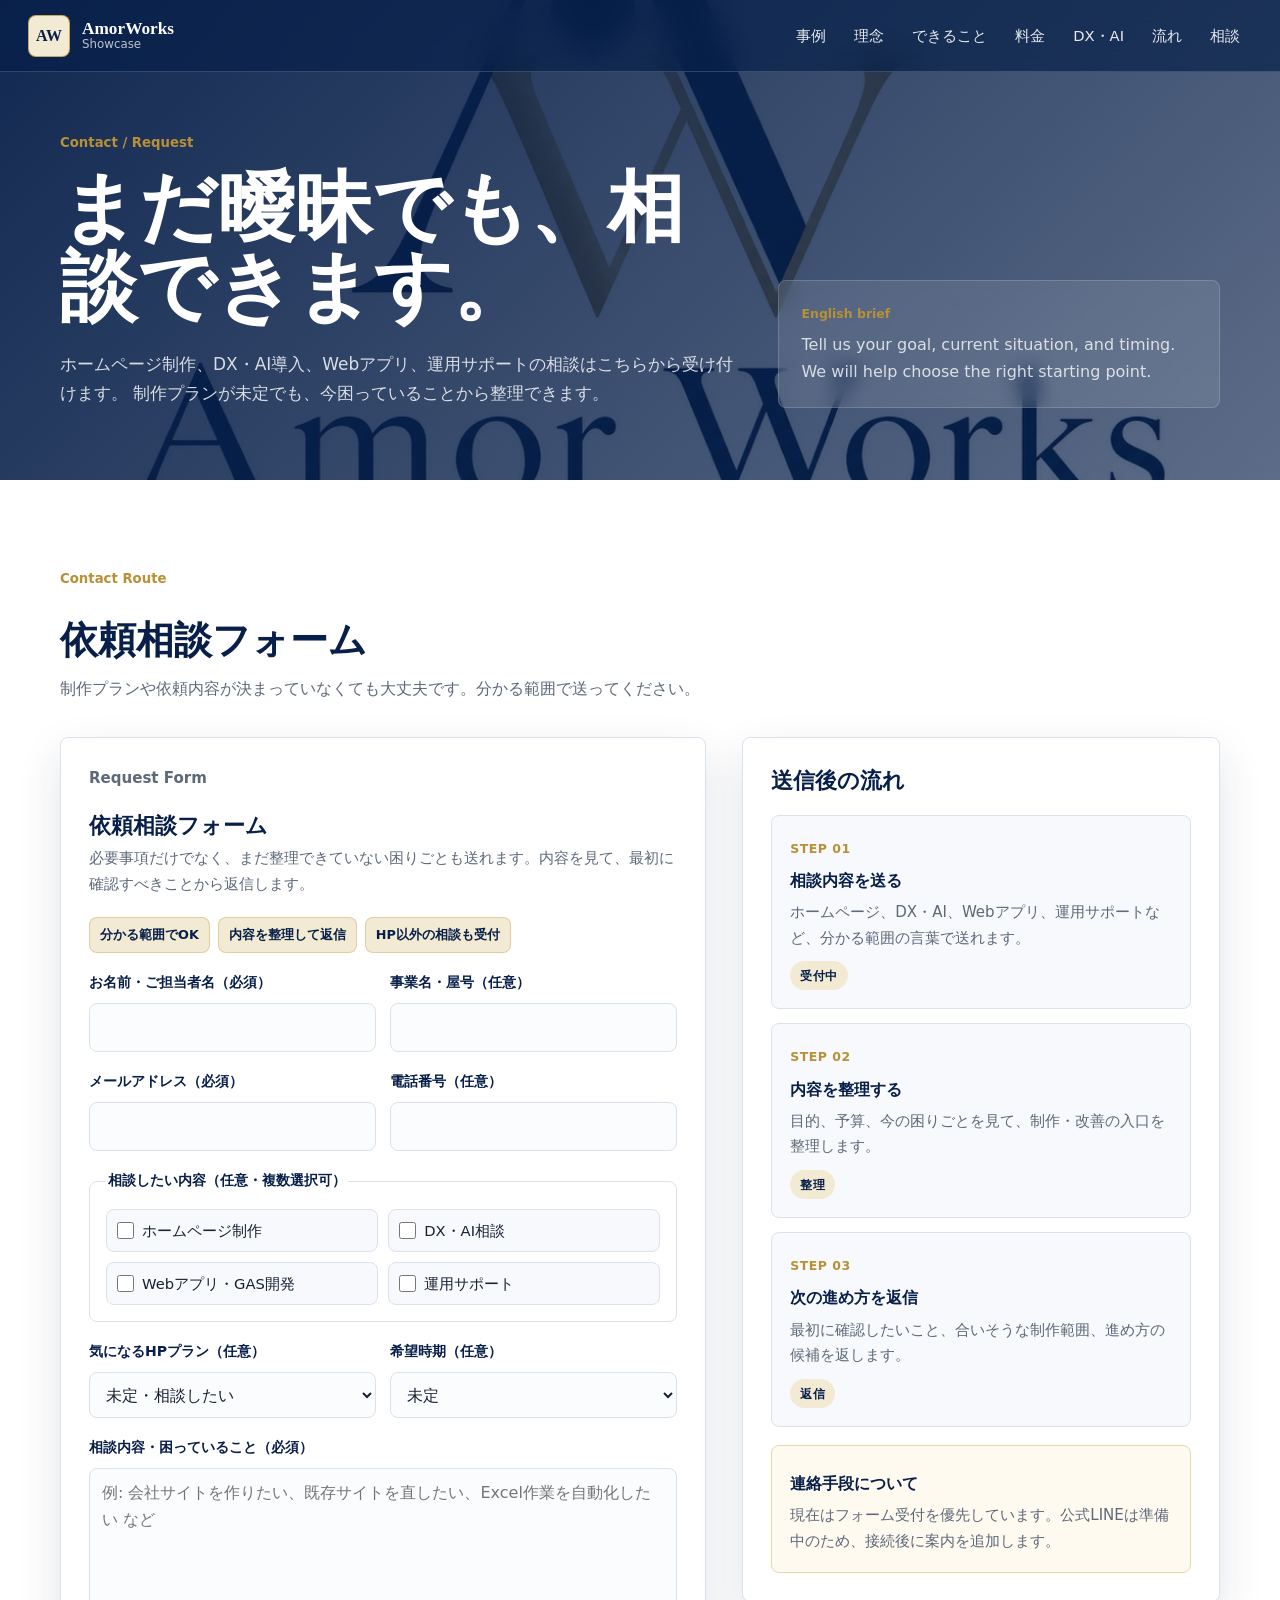
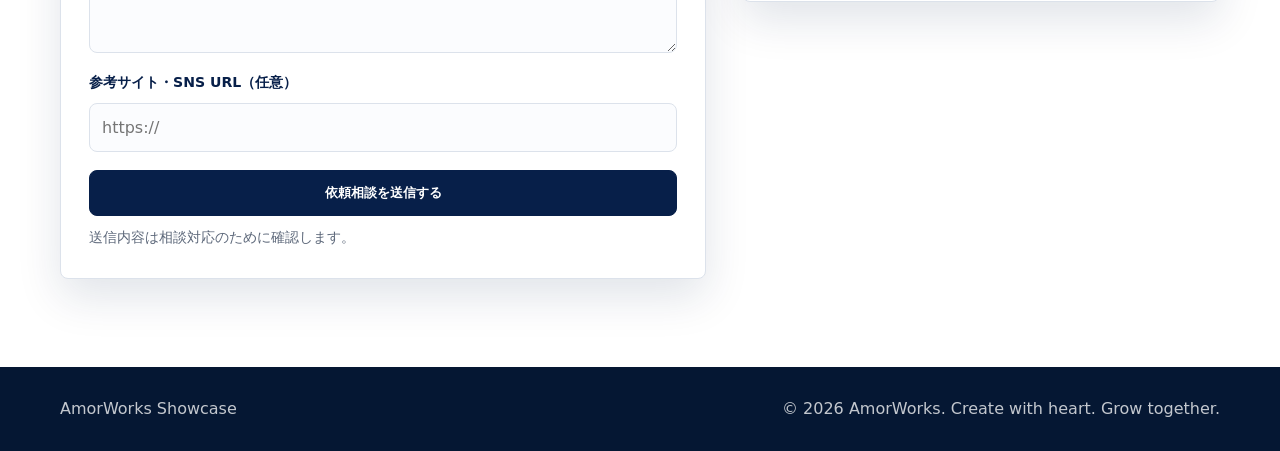
==== commit 0d4891ec: "Polish gateway inquiry flow" ====
--- a/contact/index.html
+++ b/contact/index.html
@@ -3,9 +3,9 @@
   <head>
     <meta charset="utf-8">
     <meta name="viewport" content="width=device-width, initial-scale=1">
-    <title>相談・申し込み | AmorWorks Showcase</title>
+    <title>依頼相談 | AmorWorks Showcase</title>
     <meta name="description" content="AmorWorksへのホームページ制作、DX・AI導入、Webアプリ、運用サポートの相談フォームです。">
-    <meta property="og:title" content="相談・申し込み | AmorWorks Showcase">
+    <meta property="og:title" content="依頼相談 | AmorWorks Showcase">
     <meta property="og:description" content="制作プランが未定でも、目的や困っていることから相談できます。">
     <meta property="og:type" content="website">
     <meta property="og:url" content="https://amorworks.github.io/showcase/contact/">
@@ -36,7 +36,7 @@
       <section class="subpage-hero is-light-visual">
         <div class="section-inner subpage-hero-grid">
           <div>
-            <p class="eyebrow">Contact & Application</p>
+            <p class="eyebrow">Contact / Request</p>
             <h1>まだ曖昧でも、相談できます。</h1>
             <p class="subpage-lead">
               ホームページ制作、DX・AI導入、Webアプリ、運用サポートの相談はこちらから受け付けます。
@@ -54,61 +54,38 @@
         <div class="section-inner">
           <div class="section-heading contact-heading">
             <p class="eyebrow">Contact Route</p>
-            <h2>各種連絡先・お申し込み</h2>
-            <p>公式LINEは作成中です。フォームはFormSubmit経由で指定メールアドレスへ通知する設定です。</p>
+            <h2>依頼相談フォーム</h2>
+            <p>制作プランや依頼内容が決まっていなくても大丈夫です。分かる範囲で送ってください。</p>
           </div>
 
           <div class="contact-grid">
-            <div class="contact-directory">
-              <h3>各種連絡先</h3>
-              <div class="contact-methods">
-                <article>
-                  <span>LINE</span>
-                  <h4>公式LINE</h4>
-                  <p>現在作成中です。公開後、ここに友だち追加リンクを接続します。</p>
-                  <strong>準備中</strong>
-                </article>
-                <article>
-                  <span>Mail</span>
-                  <h4>メール</h4>
-                  <p>フォーム送信内容は指定メールアドレスへ通知されます。初回のみ受信側の有効化が必要です。</p>
-                  <strong>送信先設定済み</strong>
-                </article>
-                <article>
-                  <span>Form</span>
-                  <h4>お申し込みフォーム</h4>
-                  <p>下のフォームからホームページ制作、DX・AI導入、Webアプリ、運用サポートの相談を送れます。</p>
-                  <strong>受付中</strong>
-                </article>
-              </div>
-              <div class="form-note">
-                <h4>メール送信について</h4>
-                <p>フォーム送信はFormSubmit経由で受け付けます。初回送信時に届く確認メールを承認すると、以後の申し込みが指定メールアドレスへ届きます。</p>
-              </div>
-            </div>
-
             <form class="application-form" data-application-form data-form-endpoint="https://formsubmit.co/ajax/cattery227.amor.alice@gmail.com">
-              <input type="hidden" name="_subject" value="AmorWorksショーケースからお申し込み">
+              <input type="hidden" name="_subject" value="AmorWorksショーケースから依頼相談">
               <input type="hidden" name="_template" value="table">
               <input type="hidden" name="_captcha" value="false">
               <input class="honeypot" type="text" name="_honey" tabindex="-1" autocomplete="off" aria-hidden="true">
               <div class="form-head">
-                <p class="eyebrow">Application Form</p>
-                <h3>お申し込みフォーム</h3>
-                <p>必要事項を入力して送信してください。初回は受信側で確認メールを承認すると受付が有効になります。</p>
+                <p class="eyebrow">Request Form</p>
+                <h3>依頼相談フォーム</h3>
+                <p>必要事項だけでなく、まだ整理できていない困りごとも送れます。内容を見て、最初に確認すべきことから返信します。</p>
+                <div class="form-assurance" aria-label="送信前の確認">
+                  <span>分かる範囲でOK</span>
+                  <span>内容を整理して返信</span>
+                  <span>HP以外の相談も受付</span>
+                </div>
               </div>
 
               <div class="form-row">
-                <label><span>お名前・ご担当者名</span><input type="text" name="name" autocomplete="name" required></label>
-                <label><span>事業名・屋号</span><input type="text" name="business" autocomplete="organization"></label>
+                <label><span>お名前・ご担当者名（必須）</span><input type="text" name="name" autocomplete="name" required></label>
+                <label><span>事業名・屋号（任意）</span><input type="text" name="business" autocomplete="organization"></label>
               </div>
               <div class="form-row">
-                <label><span>メールアドレス</span><input type="email" name="email" autocomplete="email" required></label>
-                <label><span>電話番号</span><input type="tel" name="tel" autocomplete="tel"></label>
+                <label><span>メールアドレス（必須）</span><input type="email" name="email" autocomplete="email" required></label>
+                <label><span>電話番号（任意）</span><input type="tel" name="tel" autocomplete="tel"></label>
               </div>
 
               <fieldset>
-                <legend>相談したい内容</legend>
+                <legend>相談したい内容（任意・複数選択可）</legend>
                 <div class="checkbox-grid">
                   <label><input type="checkbox" name="service" value="ホームページ制作">ホームページ制作</label>
                   <label><input type="checkbox" name="service" value="DX・AI相談">DX・AI相談</label>
@@ -119,7 +96,7 @@
 
               <div class="form-row">
                 <label>
-                  <span>気になるHPプラン</span>
+                  <span>気になるHPプラン（任意）</span>
                   <select name="plan">
                     <option value="">未定・相談したい</option>
                     <option>Economy（¥30,000・税込）</option>
@@ -131,7 +108,7 @@
                   </select>
                 </label>
                 <label>
-                  <span>希望時期</span>
+                  <span>希望時期（任意）</span>
                   <select name="timing">
                     <option value="">未定</option>
                     <option>できるだけ早く</option>
@@ -143,21 +120,49 @@
               </div>
 
               <label>
-                <span>相談内容・困っていること</span>
+                <span>相談内容・困っていること（必須）</span>
                 <textarea name="message" rows="6" placeholder="例: 会社サイトを作りたい、既存サイトを直したい、Excel作業を自動化したい など" required></textarea>
               </label>
 
               <label>
-                <span>参考サイト・SNS URL</span>
+                <span>参考サイト・SNS URL（任意）</span>
                 <input type="url" name="reference" placeholder="https://">
               </label>
 
               <div class="form-actions">
-                <button class="button contact-copy-button" type="submit">送信する</button>
-                <p class="copy-status" data-application-status aria-live="polite">送信先: cattery227.amor.alice@gmail.com</p>
+                <button class="button contact-copy-button" type="submit">依頼相談を送信する</button>
+                <p class="copy-status" data-application-status aria-live="polite">送信内容は相談対応のために確認します。</p>
                 <textarea class="application-output" data-application-output aria-label="入力内容の控え" readonly hidden></textarea>
               </div>
             </form>
+
+            <div class="contact-directory">
+              <h3>送信後の流れ</h3>
+              <div class="contact-methods contact-steps">
+                <article>
+                  <span>Step 01</span>
+                  <h4>相談内容を送る</h4>
+                  <p>ホームページ、DX・AI、Webアプリ、運用サポートなど、分かる範囲の言葉で送れます。</p>
+                  <strong>受付中</strong>
+                </article>
+                <article>
+                  <span>Step 02</span>
+                  <h4>内容を整理する</h4>
+                  <p>目的、予算、今の困りごとを見て、制作・改善の入口を整理します。</p>
+                  <strong>整理</strong>
+                </article>
+                <article>
+                  <span>Step 03</span>
+                  <h4>次の進め方を返信</h4>
+                  <p>最初に確認したいこと、合いそうな制作範囲、進め方の候補を返します。</p>
+                  <strong>返信</strong>
+                </article>
+              </div>
+              <div class="form-note">
+                <h4>連絡手段について</h4>
+                <p>現在はフォーム受付を優先しています。公式LINEは準備中のため、接続後に案内を追加します。</p>
+              </div>
+            </div>
           </div>
         </div>
       </section>
--- a/styles.css
+++ b/styles.css
@@ -298,6 +298,37 @@
   display: none;
 }
 
+.latest-works-section {
+  background: var(--paper);
+}
+
+.latest-work-card {
+  color: inherit;
+  text-decoration: none;
+  transition: transform 180ms ease, border-color 180ms ease, box-shadow 180ms ease;
+}
+
+.latest-work-card:hover,
+.latest-work-card:focus-visible {
+  transform: translateY(-2px);
+  border-color: rgba(184, 144, 53, 0.58);
+  box-shadow: 0 20px 48px rgba(7, 31, 73, 0.14);
+  outline: none;
+}
+
+.latest-card-action {
+  display: inline-flex;
+  margin-top: auto;
+  padding-top: 22px;
+  color: var(--navy);
+  font-weight: 800;
+}
+
+.latest-work-card:hover .latest-card-action,
+.latest-work-card:focus-visible .latest-card-action {
+  color: var(--green);
+}
+
 .page-gateway-section {
   background:
     linear-gradient(180deg, rgba(255, 255, 255, 0.98), rgba(251, 250, 246, 0.98)),
@@ -306,7 +337,7 @@
 
 .gateway-grid {
   display: grid;
-  grid-template-columns: repeat(4, minmax(0, 1fr));
+  grid-template-columns: repeat(3, minmax(0, 1fr));
   gap: 14px;
 }
 
@@ -615,6 +646,15 @@
   border-radius: 50%;
 }
 
+.case-point-list {
+  margin-top: 16px;
+}
+
+.case-point-list li {
+  font-size: 0.9rem;
+  line-height: 1.55;
+}
+
 .work-actions {
   margin-top: auto;
   padding-top: 22px;
@@ -1484,7 +1524,7 @@
 
 .contact-grid {
   display: grid;
-  grid-template-columns: minmax(0, 0.85fr) minmax(0, 1.15fr);
+  grid-template-columns: minmax(0, 1.15fr) minmax(280px, 0.85fr);
   gap: 36px;
   align-items: start;
 }
@@ -1560,6 +1600,26 @@
   background: #fffaf0;
   border: 1px solid #ead8ad;
   border-radius: 8px;
+}
+
+.form-assurance {
+  display: flex;
+  flex-wrap: wrap;
+  gap: 8px;
+  margin-top: 14px;
+}
+
+.form-assurance span {
+  display: inline-flex;
+  align-items: center;
+  min-height: 32px;
+  padding: 6px 10px;
+  color: var(--navy);
+  background: var(--gold-soft);
+  border: 1px solid rgba(184, 144, 53, 0.32);
+  border-radius: 8px;
+  font-size: 0.8rem;
+  font-weight: 800;
 }
 
 .contact-copy-button {
@@ -2227,3 +2287,626 @@
     flex-direction: column;
   }
 }
+
+/* Home redesign: 3D gateway experience */
+body.home-page {
+  --home-bg: #020711;
+  --home-panel: rgba(255, 255, 255, 0.075);
+  --home-panel-strong: rgba(255, 255, 255, 0.12);
+  --home-line: rgba(255, 255, 255, 0.16);
+  --home-text: #f8f4ea;
+  --home-muted: rgba(248, 244, 234, 0.72);
+  --home-gold: #f0c978;
+  --home-cyan: #81dcff;
+  --home-green: #8ce7c6;
+  --home-rose: #ed9bb4;
+  color: var(--home-text);
+  background: var(--home-bg);
+}
+
+.home-page *,
+.home-page *::before,
+.home-page *::after {
+  letter-spacing: 0;
+}
+
+.home-page .site-header {
+  background: rgba(2, 7, 17, 0.62);
+  border-bottom-color: rgba(240, 201, 120, 0.18);
+}
+
+.home-page .site-header.is-scrolled,
+.home-page .site-header.is-open {
+  background: rgba(2, 7, 17, 0.94);
+  box-shadow: 0 18px 44px rgba(0, 0, 0, 0.32);
+}
+
+.home-page .brand-mark {
+  color: #050914;
+  background: linear-gradient(135deg, #fff8df, #e8bf68);
+  border-color: rgba(240, 201, 120, 0.8);
+}
+
+.home-page .brand-copy strong,
+.home-page .site-nav a {
+  color: var(--home-text);
+}
+
+.home-page .brand-copy small {
+  color: rgba(248, 244, 234, 0.68);
+}
+
+.home-stage {
+  position: relative;
+  overflow: clip;
+  background:
+    linear-gradient(180deg, #020711 0%, #07111f 42%, #050914 100%);
+}
+
+.aw-hero {
+  position: relative;
+  min-height: 100svh;
+  padding: 124px 0 42px;
+  overflow: hidden;
+  background:
+    linear-gradient(90deg, rgba(2, 7, 17, 0.98) 0%, rgba(3, 12, 27, 0.88) 46%, rgba(2, 7, 17, 0.36) 100%),
+    linear-gradient(180deg, #020711 0%, #09213d 64%, #050914 100%);
+  isolation: isolate;
+}
+
+.aw-hero::before {
+  content: "";
+  position: absolute;
+  inset: auto -10% 12% -10%;
+  height: 1px;
+  background: linear-gradient(90deg, transparent, rgba(240, 201, 120, 0.8), rgba(129, 220, 255, 0.72), transparent);
+  box-shadow: 0 0 42px rgba(129, 220, 255, 0.36);
+  transform: rotate(-7deg);
+  z-index: 1;
+}
+
+.aw-hero-canvas {
+  position: absolute;
+  inset: 0;
+  z-index: 0;
+  width: 100%;
+  height: 100%;
+}
+
+.aw-hero-canvas[hidden] {
+  display: none;
+}
+
+.aw-hero-gridline {
+  position: absolute;
+  inset: 0;
+  z-index: 1;
+  background:
+    linear-gradient(rgba(255, 255, 255, 0.05) 1px, transparent 1px),
+    linear-gradient(90deg, rgba(255, 255, 255, 0.045) 1px, transparent 1px);
+  background-size: 92px 92px;
+  mask-image: linear-gradient(180deg, transparent 0%, black 24%, black 72%, transparent 100%);
+  opacity: 0.42;
+  pointer-events: none;
+}
+
+.aw-hero-inner,
+.aw-capability-dock,
+.aw-scroll-cue {
+  position: relative;
+  z-index: 2;
+}
+
+.aw-hero-inner {
+  display: grid;
+  grid-template-columns: minmax(0, 1.05fr) minmax(300px, 0.52fr);
+  gap: 44px;
+  align-items: center;
+}
+
+.aw-hero-copy {
+  max-width: 720px;
+}
+
+.home-page .eyebrow {
+  color: var(--home-gold);
+}
+
+.aw-hero h1 {
+  margin: 0;
+  color: var(--home-text);
+  font-family: Georgia, "Times New Roman", "Yu Mincho", "Hiragino Mincho ProN", serif;
+  font-size: clamp(2.9rem, 4.8vw, 4.55rem);
+  font-weight: 700;
+  line-height: 1.02;
+  text-shadow: 0 18px 54px rgba(0, 0, 0, 0.52);
+}
+
+.aw-hero h1 span {
+  display: block;
+  white-space: nowrap;
+}
+
+.home-page .hero-lead {
+  max-width: 680px;
+  margin-top: 28px;
+  color: var(--home-muted);
+  font-size: clamp(1rem, 1.6vw, 1.18rem);
+}
+
+.home-page .hero-actions {
+  margin-top: 34px;
+}
+
+.home-page .button.primary {
+  color: #07101f;
+  background: linear-gradient(135deg, #fff5d6, #f0c978);
+  border: 1px solid rgba(240, 201, 120, 0.72);
+  box-shadow: 0 14px 34px rgba(240, 201, 120, 0.18);
+}
+
+.home-page .button.secondary {
+  color: var(--home-text);
+  background: rgba(255, 255, 255, 0.08);
+  border: 1px solid rgba(255, 255, 255, 0.22);
+}
+
+.aw-hero-panel,
+.aw-capability-dock a,
+.aw-request-card,
+.home-page .work-card,
+.home-page .gateway-card,
+.aw-orbit-list,
+.home-page .contact-directory,
+.home-page .application-form {
+  background:
+    linear-gradient(145deg, rgba(255, 255, 255, 0.11), rgba(255, 255, 255, 0.045)),
+    rgba(4, 13, 27, 0.78);
+  border: 1px solid var(--home-line);
+  border-radius: 8px;
+  box-shadow: 0 24px 64px rgba(0, 0, 0, 0.26);
+  backdrop-filter: blur(16px);
+}
+
+.aw-hero-panel {
+  display: grid;
+  gap: 16px;
+  padding: 28px;
+}
+
+.aw-hero-panel span,
+.aw-capability-dock span,
+.aw-request-card span,
+.aw-orbit-list span,
+.home-page .gateway-card span,
+.home-page .work-meta span,
+.home-page .contact-methods span {
+  color: var(--home-gold);
+  font-size: 0.78rem;
+  font-weight: 800;
+}
+
+.aw-hero-panel strong {
+  color: var(--home-text);
+  font-size: 1.45rem;
+  line-height: 1.42;
+}
+
+.aw-hero-panel p,
+.aw-capability-dock small,
+.aw-request-card p,
+.aw-motion-copy p,
+.aw-split-heading > p,
+.home-page .gateway-card p,
+.home-page .work-body p,
+.home-page .contact-grid p {
+  color: var(--home-muted);
+}
+
+.aw-hero-mini-stats {
+  display: grid;
+  grid-template-columns: repeat(3, minmax(0, 1fr));
+  gap: 10px;
+  padding-top: 10px;
+}
+
+.aw-hero-mini-stats div {
+  padding: 12px;
+  background: rgba(255, 255, 255, 0.07);
+  border: 1px solid rgba(255, 255, 255, 0.12);
+  border-radius: 8px;
+}
+
+.aw-hero-mini-stats strong,
+.aw-hero-mini-stats small {
+  display: block;
+}
+
+.aw-hero-mini-stats strong {
+  color: var(--home-cyan);
+  font-family: Georgia, "Times New Roman", serif;
+  font-size: 1.65rem;
+  line-height: 1;
+}
+
+.aw-hero-mini-stats small {
+  margin-top: 6px;
+  color: var(--home-muted);
+  font-size: 0.82rem;
+  line-height: 1.4;
+}
+
+.aw-capability-dock {
+  display: grid;
+  grid-template-columns: repeat(4, minmax(0, 1fr));
+  gap: 14px;
+  margin-top: 68px;
+}
+
+.aw-capability-dock a {
+  display: grid;
+  gap: 8px;
+  min-height: 132px;
+  padding: 20px;
+  color: inherit;
+  text-decoration: none;
+  transition: transform 180ms ease, border-color 180ms ease, background 180ms ease;
+}
+
+.aw-capability-dock a:hover,
+.aw-capability-dock a:focus-visible,
+.aw-request-card:hover,
+.aw-request-card:focus-visible,
+.home-page .gateway-card:hover,
+.home-page .gateway-card:focus-visible,
+.home-page .latest-work-card:hover,
+.home-page .latest-work-card:focus-visible {
+  transform: translate3d(0, calc(var(--parallax-y, 0px) - 3px), 0);
+  border-color: rgba(240, 201, 120, 0.58);
+  outline: none;
+}
+
+.aw-capability-dock strong {
+  color: var(--home-text);
+  font-size: 1.08rem;
+}
+
+.aw-scroll-cue {
+  display: grid;
+  justify-items: center;
+  gap: 10px;
+  width: max-content;
+  margin: 30px auto 0;
+  color: rgba(248, 244, 234, 0.68);
+  font-size: 0.78rem;
+  font-weight: 800;
+  text-decoration: none;
+}
+
+.aw-scroll-cue i {
+  display: block;
+  width: 1px;
+  height: 42px;
+  background: linear-gradient(180deg, var(--home-gold), transparent);
+}
+
+.home-page .section {
+  padding: 106px 0;
+  background: transparent;
+}
+
+.aw-request-section,
+.aw-works-section,
+.aw-gateway-section,
+.aw-contact-section {
+  position: relative;
+  border-top: 1px solid rgba(255, 255, 255, 0.08);
+}
+
+.aw-request-section {
+  background:
+    linear-gradient(180deg, #050914, #091321 58%, #050914);
+}
+
+.aw-motion-section {
+  background:
+    linear-gradient(135deg, rgba(240, 201, 120, 0.08), transparent 38%),
+    linear-gradient(180deg, #050914, #071624);
+}
+
+.aw-works-section {
+  background:
+    linear-gradient(180deg, #071624, #050914);
+}
+
+.aw-gateway-section {
+  background:
+    linear-gradient(180deg, #050914, #07111f);
+}
+
+.aw-split-heading {
+  display: grid;
+  grid-template-columns: minmax(0, 0.9fr) minmax(0, 1.1fr);
+  gap: 44px;
+  align-items: end;
+  margin-bottom: 34px;
+}
+
+.aw-split-heading h2,
+.aw-motion-copy h2,
+.home-page .contact-heading h2 {
+  color: var(--home-text);
+  font-size: clamp(2.15rem, 4.2vw, 4.35rem);
+  line-height: 1.08;
+}
+
+.aw-request-grid {
+  display: grid;
+  grid-template-columns: repeat(4, minmax(0, 1fr));
+  gap: 16px;
+}
+
+.aw-request-card {
+  display: grid;
+  gap: 14px;
+  min-height: 246px;
+  padding: 24px;
+  color: inherit;
+  text-decoration: none;
+  transition: transform 180ms ease, border-color 180ms ease;
+}
+
+.aw-request-card h3,
+.home-page .gateway-card h3,
+.home-page .work-body h3,
+.home-page .contact-directory h3,
+.home-page .application-form h3,
+.home-page .contact-methods h4,
+.home-page .form-note h4 {
+  color: var(--home-text);
+}
+
+.aw-motion-grid {
+  display: grid;
+  grid-template-columns: minmax(0, 0.84fr) minmax(320px, 0.76fr);
+  gap: 42px;
+  align-items: center;
+}
+
+.aw-motion-copy {
+  max-width: 760px;
+}
+
+.aw-orbit-list {
+  display: grid;
+  gap: 12px;
+  padding: 24px;
+}
+
+.aw-orbit-list div {
+  display: grid;
+  grid-template-columns: 48px minmax(0, 0.8fr) minmax(0, 1.2fr);
+  gap: 14px;
+  align-items: center;
+  min-height: 66px;
+  padding: 12px 14px;
+  background: rgba(255, 255, 255, 0.06);
+  border: 1px solid rgba(255, 255, 255, 0.1);
+  border-radius: 8px;
+}
+
+.aw-orbit-list strong {
+  color: var(--home-cyan);
+}
+
+.aw-orbit-list small {
+  color: var(--home-muted);
+}
+
+.home-page .aw-case-grid {
+  align-items: stretch;
+}
+
+.home-page .work-card {
+  color: inherit;
+  overflow: hidden;
+}
+
+.home-page .work-card img {
+  background: #020711;
+}
+
+.home-page .work-body {
+  background: transparent;
+}
+
+.home-page .work-meta span {
+  background: rgba(240, 201, 120, 0.13);
+  border: 1px solid rgba(240, 201, 120, 0.2);
+}
+
+.home-page .latest-card-action {
+  color: var(--home-gold);
+}
+
+.home-page .section-more .button {
+  width: auto;
+}
+
+.home-page .aw-gateway-grid {
+  grid-template-columns: repeat(5, minmax(0, 1fr));
+}
+
+.home-page .gateway-card {
+  min-height: 212px;
+  color: inherit;
+}
+
+.home-page .aw-contact-section {
+  background:
+    linear-gradient(180deg, #07111f, #020711);
+  padding-bottom: 112px;
+}
+
+.home-page .contact-heading {
+  max-width: 880px;
+}
+
+.home-page .contact-grid {
+  align-items: stretch;
+}
+
+.home-page .form-note {
+  color: var(--home-muted);
+  background: rgba(240, 201, 120, 0.1);
+  border-color: rgba(240, 201, 120, 0.24);
+}
+
+.home-page .contact-methods article {
+  background: rgba(255, 255, 255, 0.055);
+  border-color: rgba(255, 255, 255, 0.1);
+}
+
+.home-page .contact-methods strong {
+  color: #07101f;
+  background: var(--home-gold);
+}
+
+.home-page .application-form label span,
+.home-page .application-form legend {
+  color: var(--home-text);
+}
+
+.home-page .application-form input,
+.home-page .application-form select,
+.home-page .application-form textarea {
+  color: #111827;
+  background: rgba(255, 255, 255, 0.93);
+  border-color: rgba(255, 255, 255, 0.16);
+}
+
+.home-page .application-form fieldset {
+  border-color: rgba(255, 255, 255, 0.14);
+}
+
+.home-page .checkbox-grid label {
+  color: var(--home-text);
+  background: rgba(255, 255, 255, 0.075);
+  border-color: rgba(255, 255, 255, 0.12);
+}
+
+.home-page .copy-status {
+  color: var(--home-muted);
+}
+
+.home-page .contact-copy-button {
+  color: #07101f;
+  background: linear-gradient(135deg, #fff5d6, #f0c978);
+  border-color: rgba(240, 201, 120, 0.72);
+}
+
+.home-page [data-reveal] {
+  --reveal-y: 0px;
+  --parallax-y: 0px;
+  opacity: 1;
+  transform: translate3d(0, var(--parallax-y), 0);
+}
+
+.home-page.has-reveal [data-reveal] {
+  --reveal-y: 26px;
+  opacity: 0;
+  transform: translate3d(0, calc(var(--reveal-y) + var(--parallax-y)), 0);
+  transition:
+    opacity 720ms ease,
+    transform 760ms cubic-bezier(0.22, 1, 0.36, 1),
+    border-color 180ms ease;
+}
+
+.home-page.has-reveal [data-reveal].is-visible {
+  --reveal-y: 0px;
+  opacity: 1;
+}
+
+@media (prefers-reduced-motion: reduce) {
+  .home-page.has-reveal [data-reveal] {
+    opacity: 1;
+    transform: none;
+    transition: none;
+  }
+}
+
+@media (max-width: 1180px) {
+  .home-page .aw-gateway-grid,
+  .aw-request-grid,
+  .aw-capability-dock {
+    grid-template-columns: repeat(2, minmax(0, 1fr));
+  }
+}
+
+@media (max-width: 920px) {
+  .aw-hero {
+    padding-top: 104px;
+  }
+
+  .aw-hero-inner,
+  .aw-split-heading,
+  .aw-motion-grid {
+    grid-template-columns: 1fr;
+  }
+
+  .aw-hero-panel {
+    max-width: 620px;
+  }
+
+  .aw-split-heading {
+    gap: 18px;
+  }
+}
+
+@media (max-width: 620px) {
+  .aw-hero {
+    min-height: auto;
+    padding: 96px 0 34px;
+  }
+
+  .aw-hero h1 {
+    font-size: 2.18rem;
+  }
+
+  .aw-hero h1 span {
+    white-space: normal;
+  }
+
+  .home-page .hero-actions {
+    display: grid;
+    grid-template-columns: 1fr;
+  }
+
+  .aw-hero-panel,
+  .aw-capability-dock a,
+  .aw-request-card,
+  .aw-orbit-list,
+  .home-page .contact-directory,
+  .home-page .application-form {
+    padding: 20px;
+  }
+
+  .aw-capability-dock,
+  .aw-request-grid,
+  .home-page .aw-gateway-grid {
+    grid-template-columns: 1fr;
+  }
+
+  .aw-hero-mini-stats,
+  .aw-orbit-list div {
+    grid-template-columns: 1fr;
+  }
+
+  .home-page .section {
+    padding: 72px 0;
+  }
+
+  .aw-scroll-cue {
+    display: none;
+  }
+}
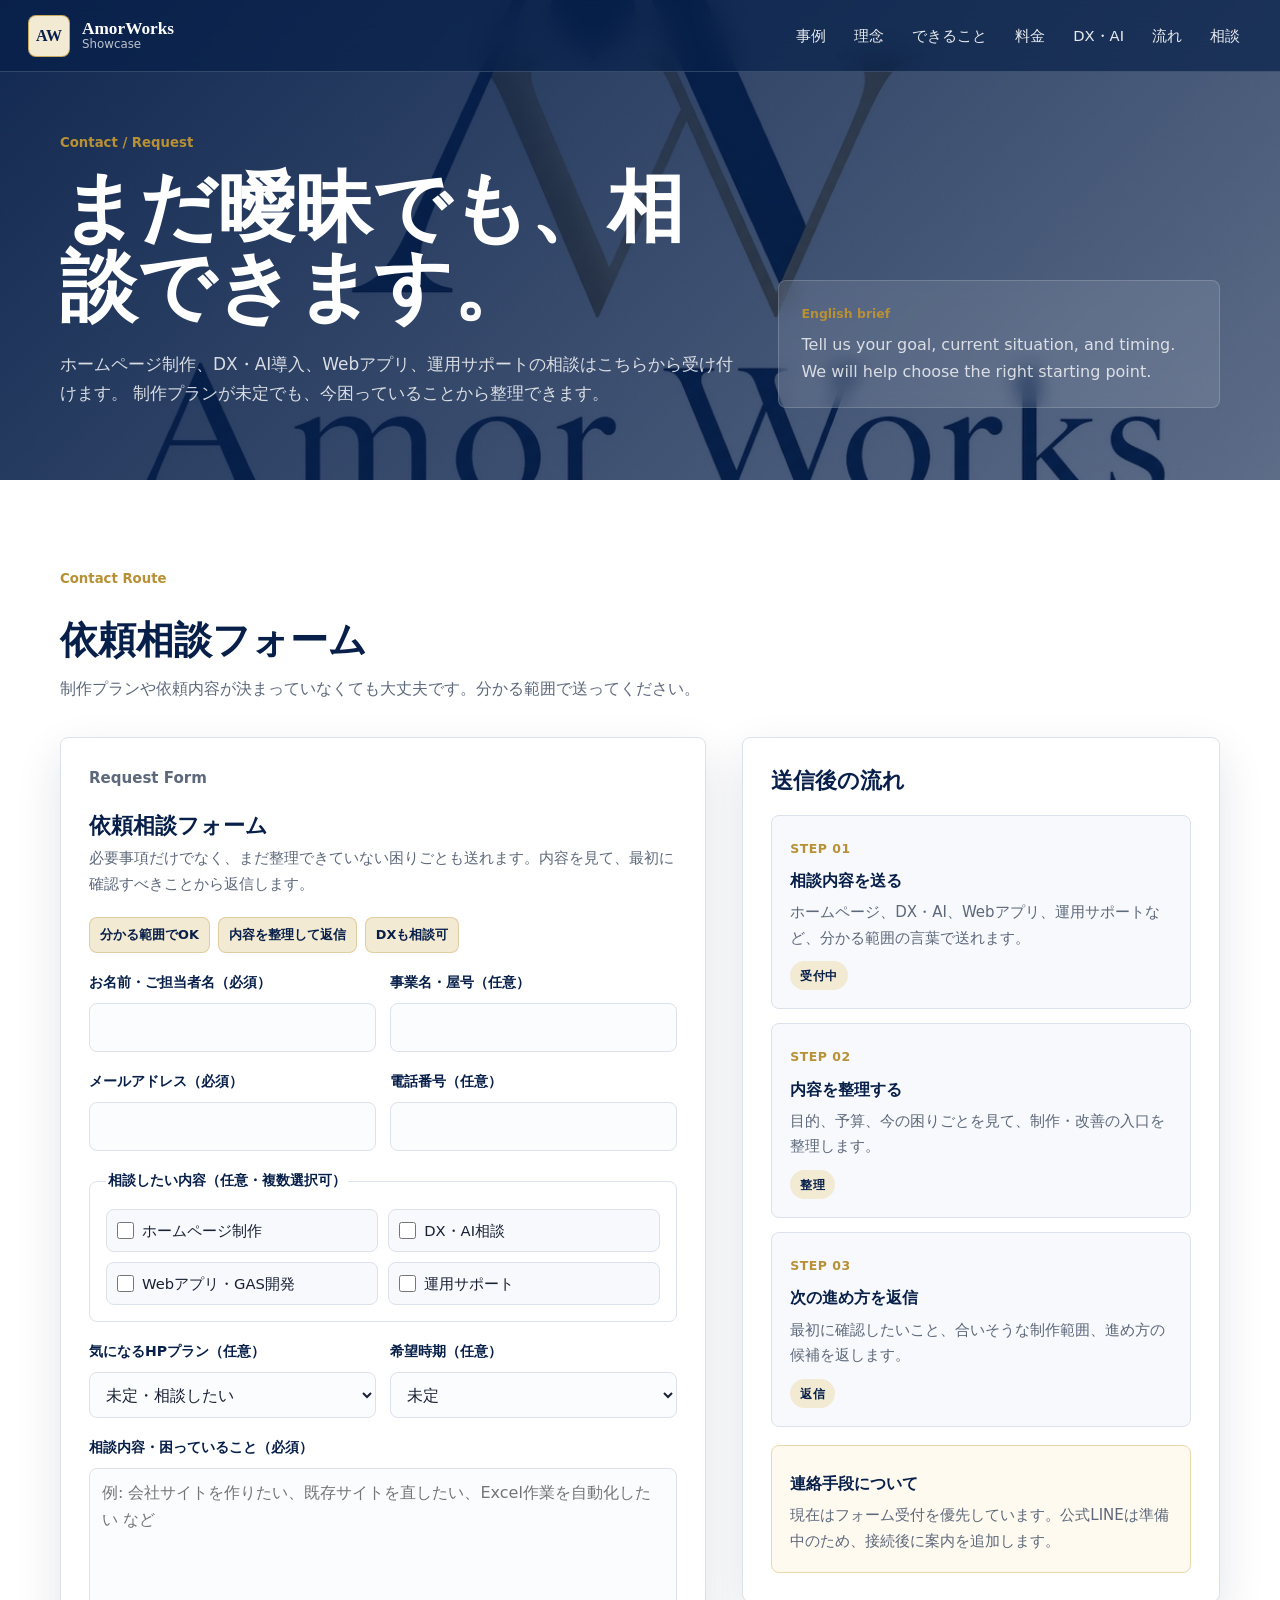
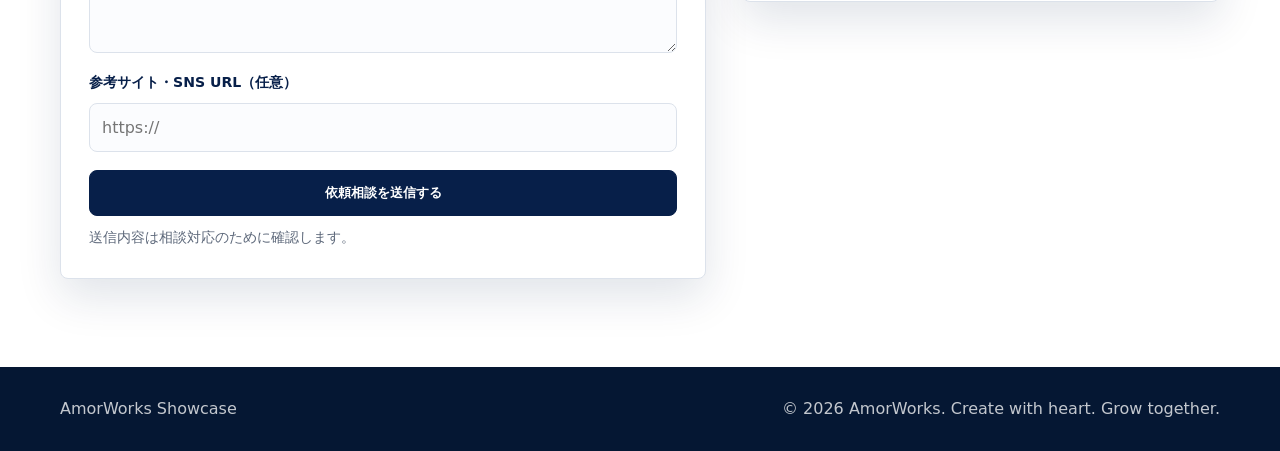
==== commit 76615fad: "Split homepage and DX flow" ====
--- a/contact/index.html
+++ b/contact/index.html
@@ -71,7 +71,7 @@
                 <div class="form-assurance" aria-label="送信前の確認">
                   <span>分かる範囲でOK</span>
                   <span>内容を整理して返信</span>
-                  <span>HP以外の相談も受付</span>
+                  <span>DXも相談可</span>
                 </div>
               </div>
 
--- a/styles.css
+++ b/styles.css
@@ -2737,6 +2737,10 @@
   grid-template-columns: repeat(5, minmax(0, 1fr));
 }
 
+.home-page .aw-homepage-links-grid {
+  grid-template-columns: repeat(4, minmax(0, 1fr));
+}
+
 .home-page .gateway-card {
   min-height: 212px;
   color: inherit;
@@ -2797,6 +2801,17 @@
 
 .home-page .copy-status {
   color: var(--home-muted);
+}
+
+.aw-dx-actions {
+  display: flex;
+  flex-wrap: wrap;
+  gap: 12px;
+  margin-top: 28px;
+}
+
+.aw-dx-actions .button {
+  width: auto;
 }
 
 .home-page .contact-copy-button {
@@ -2893,7 +2908,13 @@
 
   .aw-capability-dock,
   .aw-request-grid,
+  .home-page .aw-homepage-links-grid,
   .home-page .aw-gateway-grid {
+    grid-template-columns: 1fr;
+  }
+
+  .aw-dx-actions {
+    display: grid;
     grid-template-columns: 1fr;
   }
 
